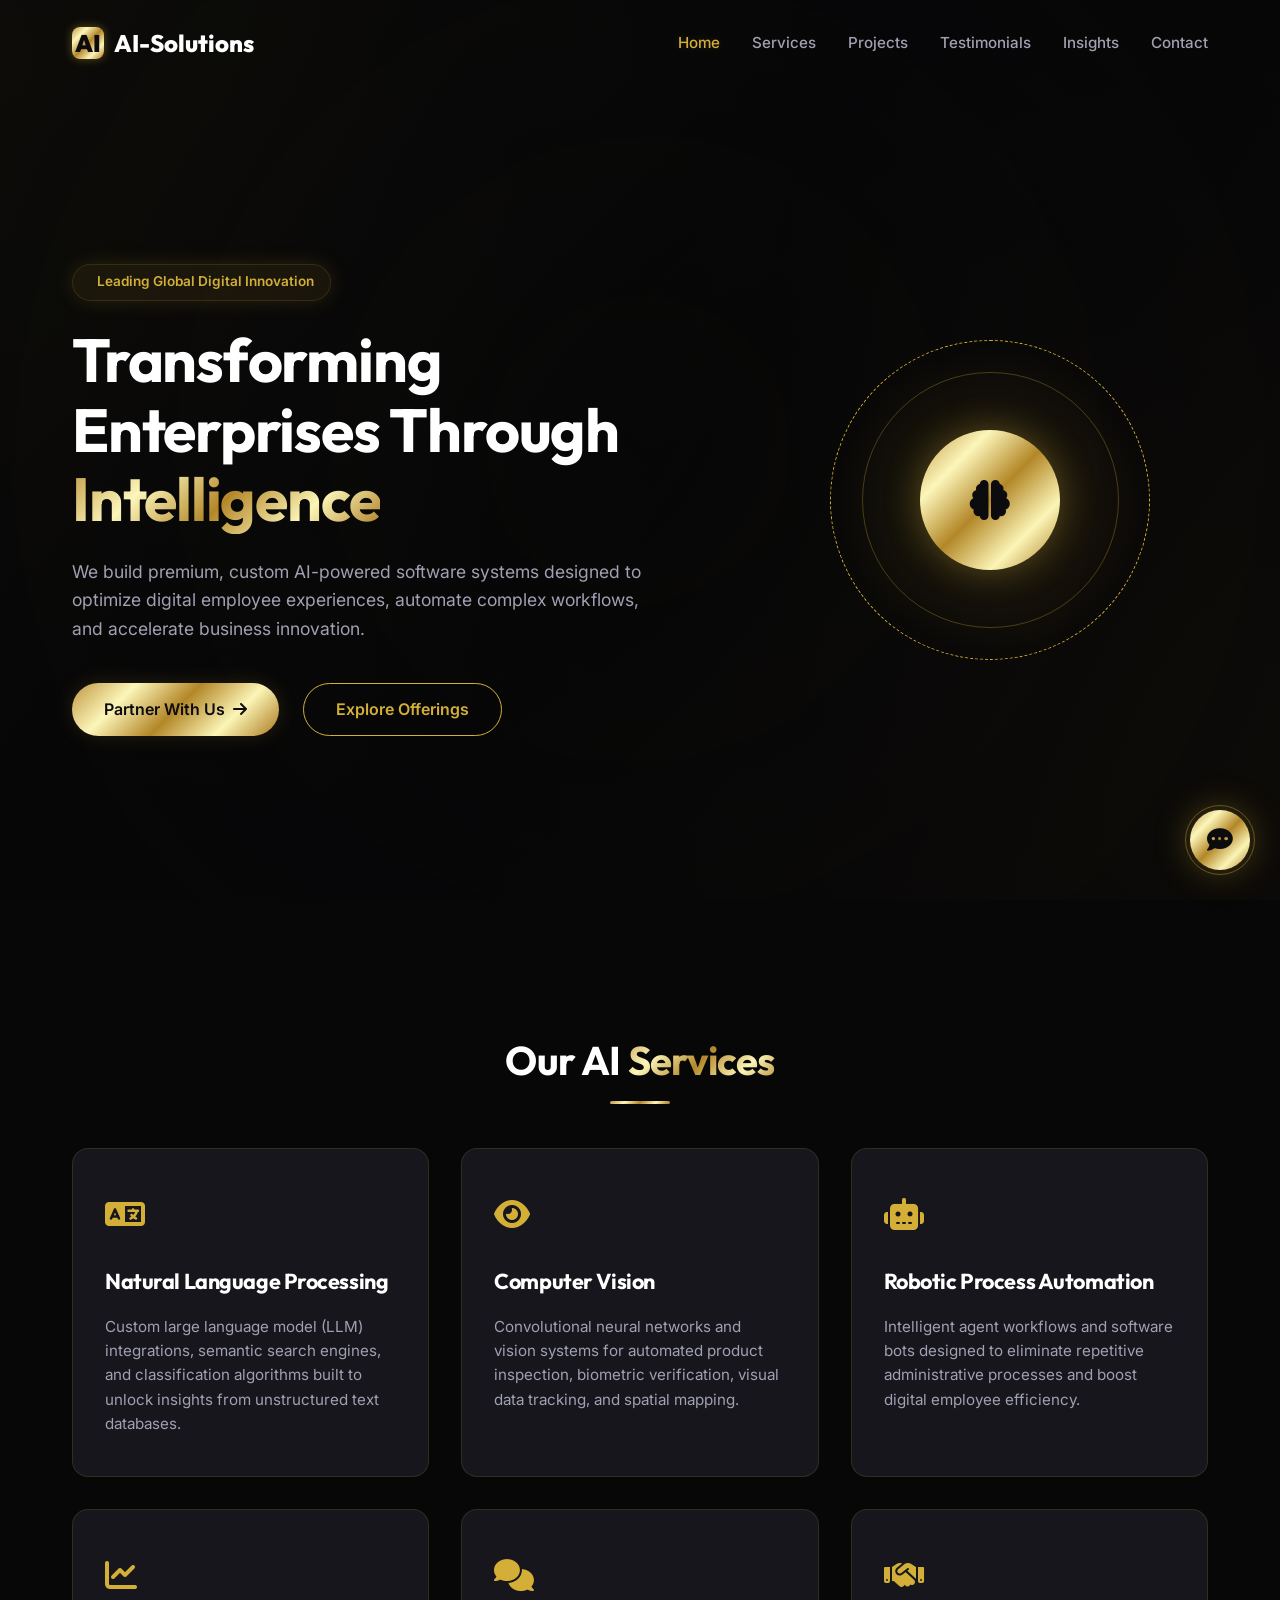
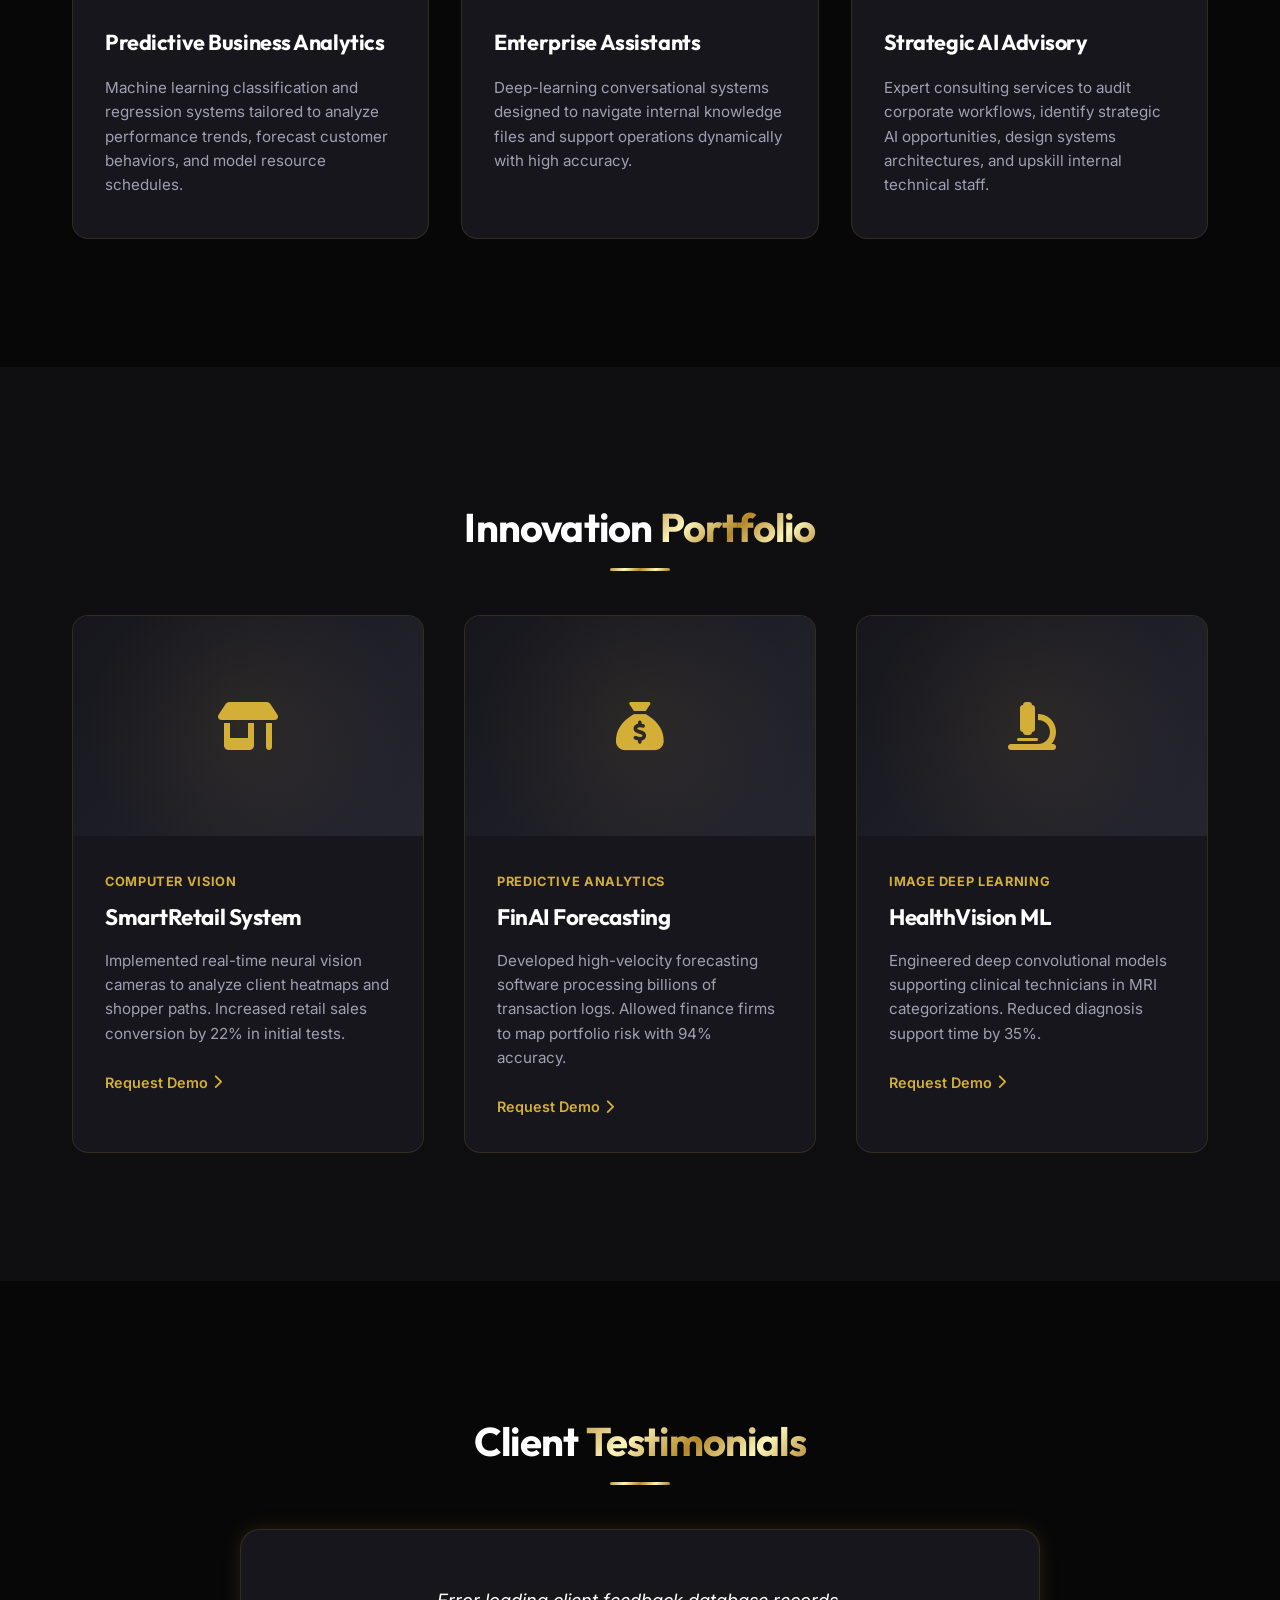
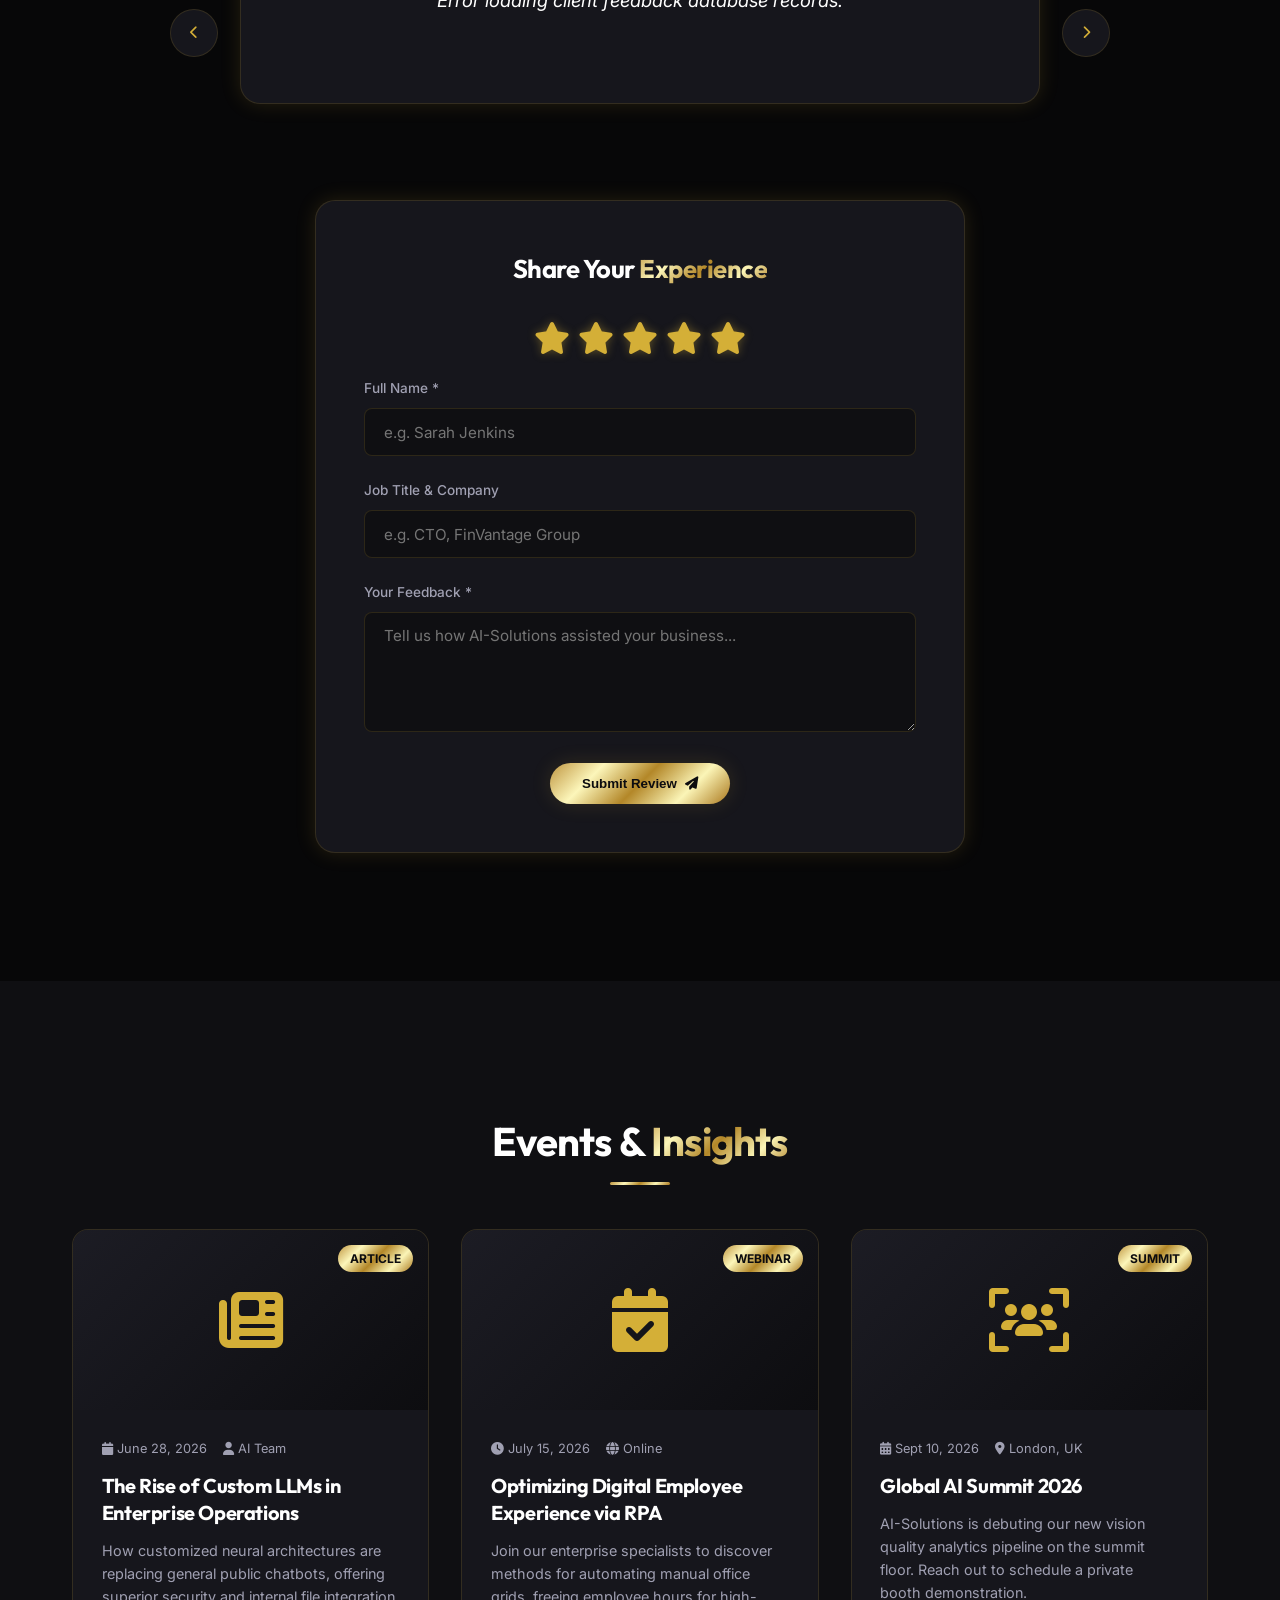
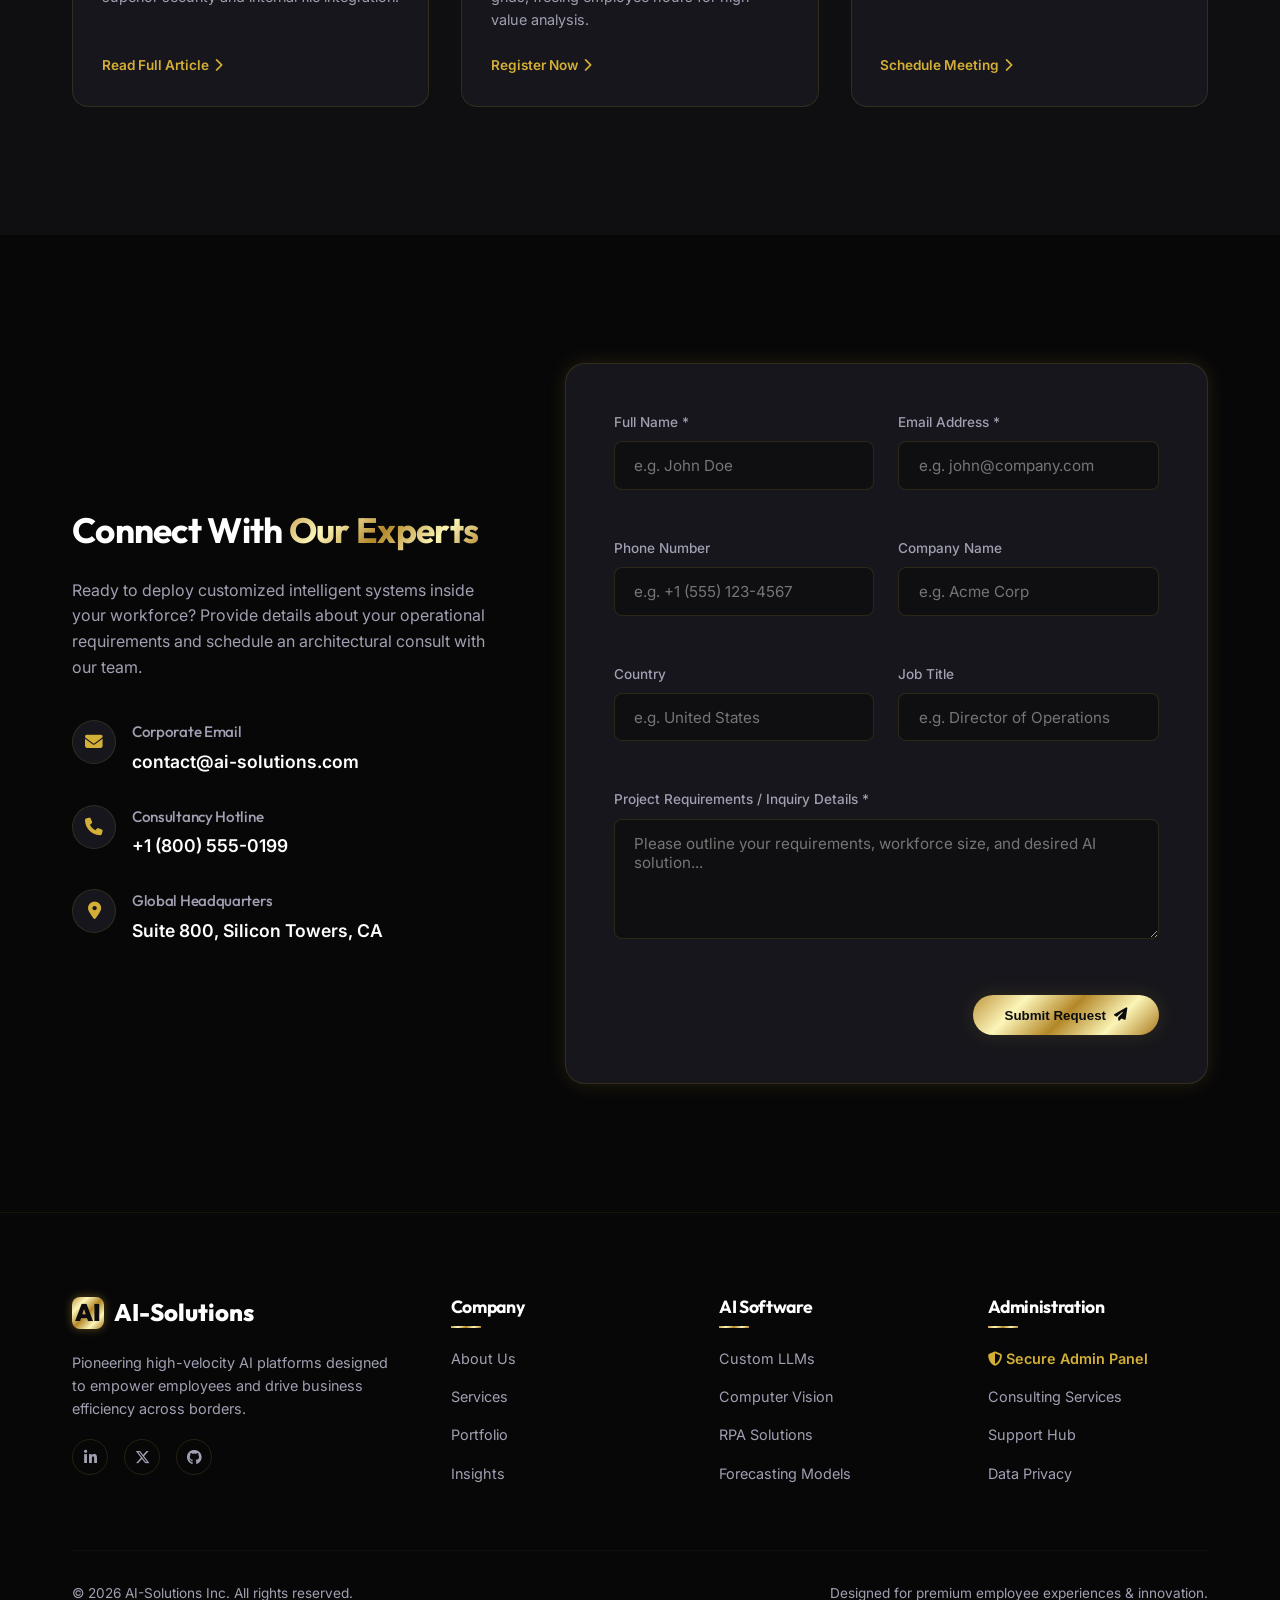
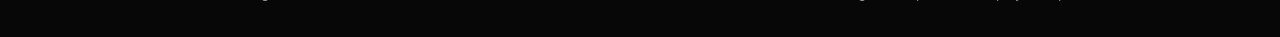
==== static/index.html @ 8fc909c7 "first commit" ====
<!DOCTYPE html>
<html lang="en">
<head>
    <meta charset="UTF-8">
    <meta name="viewport" content="width=device-width, initial-scale=1.0">
    <title>AI-Solutions - Premium Enterprise Artificial Intelligence</title>
    <meta name="description" content="AI-Solutions provides custom AI-powered software solutions to improve digital employee experience, automate enterprise operations, and support business innovation globally.">
    <!-- FontAwesome for icons -->
    <link rel="stylesheet" href="https://cdnjs.cloudflare.com/ajax/libs/font-awesome/6.4.0/css/all.min.css">
    <!-- Central Stylesheet -->
    <link rel="stylesheet" href="/static/css/style.css">
</head>
<body>

    <!-- Ambient Mesh Background -->
    <div class="mesh-bg"></div>

    <!-- Navigation Header -->
    <header>
        <div class="container nav-wrapper">
            <a href="#" class="logo">
                <div class="logo-icon">AI</div>
                <span>AI-Solutions</span>
            </a>
            <nav>
                <ul>
                    <li><a href="#hero" class="active">Home</a></li>
                    <li><a href="#services">Services</a></li>
                    <li><a href="#projects">Projects</a></li>
                    <li><a href="#testimonials">Testimonials</a></li>
                    <li><a href="#insights">Insights</a></li>
                    <li><a href="#contact">Contact</a></li>
                </ul>
            </nav>
            <button class="hamburger">
                <i class="fa-solid fa-bars fa-lg"></i>
            </button>
        </div>
    </header>

    <!-- Hero Section -->
    <section id="hero">
        <div class="container hero-grid">
            <div class="hero-content reveal active">
                <div class="hero-tag">
                    <i class="fa-solid fa-sparkles"></i>
                    <span>Leading Global Digital Innovation</span>
                </div>
                <h1 class="hero-title">Transforming Enterprises Through <span class="text-gold">Intelligence</span></h1>
                <p class="hero-description">We build premium, custom AI-powered software systems designed to optimize digital employee experiences, automate complex workflows, and accelerate business innovation.</p>
                <div class="hero-actions">
                    <a href="#contact" class="bg-gold-btn">Partner With Us <i class="fa-solid fa-arrow-right"></i></a>
                    <a href="#services" class="outline-gold-btn">Explore Offerings</a>
                </div>
            </div>
            <div class="hero-visual reveal active">
                <div class="visual-sphere">
                    <div class="visual-core">
                        <i class="fa-solid fa-brain"></i>
                    </div>
                </div>
            </div>
        </div>
    </section>

    <!-- Services Section -->
    <section id="services">
        <div class="container">
            <h2 class="section-title reveal">Our AI <span class="text-gold">Services</span></h2>
            <div class="services-grid">
                <!-- Service 1 -->
                <div class="service-card reveal">
                    <div class="service-icon"><i class="fa-solid fa-language"></i></div>
                    <h3>Natural Language Processing</h3>
                    <p>Custom large language model (LLM) integrations, semantic search engines, and classification algorithms built to unlock insights from unstructured text databases.</p>
                </div>
                <!-- Service 2 -->
                <div class="service-card reveal">
                    <div class="service-icon"><i class="fa-solid fa-eye"></i></div>
                    <h3>Computer Vision</h3>
                    <p>Convolutional neural networks and vision systems for automated product inspection, biometric verification, visual data tracking, and spatial mapping.</p>
                </div>
                <!-- Service 3 -->
                <div class="service-card reveal">
                    <div class="service-icon"><i class="fa-solid fa-robot"></i></div>
                    <h3>Robotic Process Automation</h3>
                    <p>Intelligent agent workflows and software bots designed to eliminate repetitive administrative processes and boost digital employee efficiency.</p>
                </div>
                <!-- Service 4 -->
                <div class="service-card reveal">
                    <div class="service-icon"><i class="fa-solid fa-chart-line"></i></div>
                    <h3>Predictive Business Analytics</h3>
                    <p>Machine learning classification and regression systems tailored to analyze performance trends, forecast customer behaviors, and model resource schedules.</p>
                </div>
                <!-- Service 5 -->
                <div class="service-card reveal">
                    <div class="service-icon"><i class="fa-solid fa-comments"></i></div>
                    <h3>Enterprise Assistants</h3>
                    <p>Deep-learning conversational systems designed to navigate internal knowledge files and support operations dynamically with high accuracy.</p>
                </div>
                <!-- Service 6 -->
                <div class="service-card reveal">
                    <div class="service-icon"><i class="fa-solid fa-handshake"></i></div>
                    <h3>Strategic AI Advisory</h3>
                    <p>Expert consulting services to audit corporate workflows, identify strategic AI opportunities, design systems architectures, and upskill internal technical staff.</p>
                </div>
            </div>
        </div>
    </section>

    <!-- Projects Section -->
    <section id="projects">
        <div class="container">
            <h2 class="section-title reveal">Innovation <span class="text-gold">Portfolio</span></h2>
            <div class="projects-grid">
                <!-- Project 1 -->
                <div class="project-card reveal">
                    <div class="project-visual">
                        <i class="fa-solid fa-shop fa-3x"></i>
                    </div>
                    <div class="project-info">
                        <span class="project-tag">Computer Vision</span>
                        <h3>SmartRetail System</h3>
                        <p>Implemented real-time neural vision cameras to analyze client heatmaps and shopper paths. Increased retail sales conversion by 22% in initial tests.</p>
                        <a href="#contact" class="project-link">Request Demo <i class="fa-solid fa-chevron-right"></i></a>
                    </div>
                </div>
                <!-- Project 2 -->
                <div class="project-card reveal">
                    <div class="project-visual">
                        <i class="fa-solid fa-sack-dollar fa-3x"></i>
                    </div>
                    <div class="project-info">
                        <span class="project-tag">Predictive Analytics</span>
                        <h3>FinAI Forecasting</h3>
                        <p>Developed high-velocity forecasting software processing billions of transaction logs. Allowed finance firms to map portfolio risk with 94% accuracy.</p>
                        <a href="#contact" class="project-link">Request Demo <i class="fa-solid fa-chevron-right"></i></a>
                    </div>
                </div>
                <!-- Project 3 -->
                <div class="project-card reveal">
                    <div class="project-visual">
                        <i class="fa-solid fa-microscope fa-3x"></i>
                    </div>
                    <div class="project-info">
                        <span class="project-tag">Image Deep Learning</span>
                        <h3>HealthVision ML</h3>
                        <p>Engineered deep convolutional models supporting clinical technicians in MRI categorizations. Reduced diagnosis support time by 35%.</p>
                        <a href="#contact" class="project-link">Request Demo <i class="fa-solid fa-chevron-right"></i></a>
                    </div>
                </div>
            </div>
        </div>
    </section>

    <!-- Client Feedback (Testimonial Slider & Write Review) -->
    <section id="testimonials">
        <div class="container">
            <h2 class="section-title reveal">Client <span class="text-gold">Testimonials</span></h2>
            
            <!-- Dynamic Testimonial Slider -->
            <div class="testimonials-wrapper reveal">
                <button class="slider-control slider-prev" aria-label="Previous Testimonial">
                    <i class="fa-solid fa-chevron-left"></i>
                </button>
                <div class="slider-container">
                    <div class="slider-track">
                        <!-- Loaded Dynamically via AJAX -->
                        <div class="slide">
                            <p class="testimonial-text">Connecting to the client database...</p>
                        </div>
                    </div>
                </div>
                <button class="slider-control slider-next" aria-label="Next Testimonial">
                    <i class="fa-solid fa-chevron-right"></i>
                </button>
                <div class="slider-dots"></div>
            </div>

            <!-- Submit Review Form -->
            <div class="write-review-container reveal">
                <h3>Share Your <span class="text-gold">Experience</span></h3>
                
                <div id="review-alert" class="alert"></div>

                <form id="write-review-form">
                    <!-- Rating Stars Selection -->
                    <div class="star-rating-select" id="star-selector">
                        <i class="fa-solid fa-star selected" data-value="1"></i>
                        <i class="fa-solid fa-star selected" data-value="2"></i>
                        <i class="fa-solid fa-star selected" data-value="3"></i>
                        <i class="fa-solid fa-star selected" data-value="4"></i>
                        <i class="fa-solid fa-star selected" data-value="5"></i>
                    </div>

                    <div class="form-group">
                        <label for="rev-name">Full Name *</label>
                        <input type="text" id="rev-name" class="form-control" placeholder="e.g. Sarah Jenkins" required>
                    </div>

                    <div class="form-group">
                        <label for="rev-title">Job Title & Company</label>
                        <input type="text" id="rev-title" class="form-control" placeholder="e.g. CTO, FinVantage Group">
                    </div>

                    <div class="form-group">
                        <label for="rev-feedback">Your Feedback *</label>
                        <textarea id="rev-feedback" class="form-control" placeholder="Tell us how AI-Solutions assisted your business..." required></textarea>
                    </div>

                    <div style="text-align: center;">
                        <button type="submit" class="bg-gold-btn">Submit Review <i class="fa-solid fa-paper-plane"></i></button>
                    </div>
                </form>
            </div>
        </div>
    </section>

    <!-- News, Events & Articles Section -->
    <section id="insights">
        <div class="container">
            <h2 class="section-title reveal">Events & <span class="text-gold">Insights</span></h2>
            <div class="insights-grid">
                <!-- Insight 1 -->
                <div class="insight-card reveal">
                    <div class="insight-banner">
                        <i class="fa-solid fa-newspaper fa-4x"></i>
                        <span class="insight-badge">Article</span>
                    </div>
                    <div class="insight-content">
                        <div class="insight-meta">
                            <span><i class="fa-solid fa-calendar"></i> June 28, 2026</span>
                            <span><i class="fa-solid fa-user"></i> AI Team</span>
                        </div>
                        <h3>The Rise of Custom LLMs in Enterprise Operations</h3>
                        <p>How customized neural architectures are replacing general public chatbots, offering superior security and internal file integration.</p>
                        <a href="#contact" class="insight-link">Read Full Article <i class="fa-solid fa-chevron-right"></i></a>
                    </div>
                </div>
                <!-- Insight 2 -->
                <div class="insight-card reveal">
                    <div class="insight-banner">
                        <i class="fa-solid fa-calendar-check fa-4x"></i>
                        <span class="insight-badge">Webinar</span>
                    </div>
                    <div class="insight-content">
                        <div class="insight-meta">
                            <span><i class="fa-solid fa-clock"></i> July 15, 2026</span>
                            <span><i class="fa-solid fa-globe"></i> Online</span>
                        </div>
                        <h3>Optimizing Digital Employee Experience via RPA</h3>
                        <p>Join our enterprise specialists to discover methods for automating manual office grids, freeing employee hours for high-value analysis.</p>
                        <a href="#contact" class="insight-link">Register Now <i class="fa-solid fa-chevron-right"></i></a>
                    </div>
                </div>
                <!-- Insight 3 -->
                <div class="insight-card reveal">
                    <div class="insight-banner">
                        <i class="fa-solid fa-users-viewfinder fa-4x"></i>
                        <span class="insight-badge">Summit</span>
                    </div>
                    <div class="insight-content">
                        <div class="insight-meta">
                            <span><i class="fa-solid fa-calendar-days"></i> Sept 10, 2026</span>
                            <span><i class="fa-solid fa-location-dot"></i> London, UK</span>
                        </div>
                        <h3>Global AI Summit 2026</h3>
                        <p>AI-Solutions is debuting our new vision quality analytics pipeline on the summit floor. Reach out to schedule a private booth demonstration.</p>
                        <a href="#contact" class="insight-link">Schedule Meeting <i class="fa-solid fa-chevron-right"></i></a>
                    </div>
                </div>
            </div>
        </div>
    </section>

    <!-- Contact Us Section -->
    <section id="contact">
        <div class="container contact-grid">
            
            <div class="contact-info-panel reveal">
                <h2>Connect With <span class="text-gold">Our Experts</span></h2>
                <p class="contact-description">Ready to deploy customized intelligent systems inside your workforce? Provide details about your operational requirements and schedule an architectural consult with our team.</p>
                
                <div class="info-items">
                    <!-- Item 1 -->
                    <div class="info-item">
                        <div class="info-icon"><i class="fa-solid fa-envelope"></i></div>
                        <div class="info-details">
                            <h4>Corporate Email</h4>
                            <p>contact@ai-solutions.com</p>
                        </div>
                    </div>
                    <!-- Item 2 -->
                    <div class="info-item">
                        <div class="info-icon"><i class="fa-solid fa-phone"></i></div>
                        <div class="info-details">
                            <h4>Consultancy Hotline</h4>
                            <p>+1 (800) 555-0199</p>
                        </div>
                    </div>
                    <!-- Item 3 -->
                    <div class="info-item">
                        <div class="info-icon"><i class="fa-solid fa-location-dot"></i></div>
                        <div class="info-details">
                            <h4>Global Headquarters</h4>
                            <p>Suite 800, Silicon Towers, CA</p>
                        </div>
                    </div>
                </div>
            </div>

            <!-- Contact Form -->
            <div class="form-card reveal">
                
                <div id="contact-alert" class="alert"></div>

                <form id="contact-form">
                    <div class="form-grid">
                        <div class="form-group">
                            <label for="name">Full Name *</label>
                            <input type="text" id="name" class="form-control" placeholder="e.g. John Doe" required>
                        </div>
                        <div class="form-group">
                            <label for="email">Email Address *</label>
                            <input type="email" id="email" class="form-control" placeholder="e.g. john@company.com" required>
                        </div>
                        <div class="form-group">
                            <label for="phone">Phone Number</label>
                            <input type="tel" id="phone" class="form-control" placeholder="e.g. +1 (555) 123-4567">
                        </div>
                        <div class="form-group">
                            <label for="company">Company Name</label>
                            <input type="text" id="company" class="form-control" placeholder="e.g. Acme Corp">
                        </div>
                        <div class="form-group">
                            <label for="country">Country</label>
                            <input type="text" id="country" class="form-control" placeholder="e.g. United States">
                        </div>
                        <div class="form-group">
                            <label for="job_title">Job Title</label>
                            <input type="text" id="job_title" class="form-control" placeholder="e.g. Director of Operations">
                        </div>
                        <div class="form-group full-width">
                            <label for="message">Project Requirements / Inquiry Details *</label>
                            <textarea id="message" class="form-control" placeholder="Please outline your requirements, workforce size, and desired AI solution..." required></textarea>
                        </div>
                    </div>
                    <div style="text-align: right;">
                        <button type="submit" class="bg-gold-btn">Submit Request <i class="fa-solid fa-paper-plane"></i></button>
                    </div>
                </form>
            </div>
        </div>
    </section>

    <!-- Footer -->
    <footer>
        <div class="container">
            <div class="footer-grid">
                <div class="footer-brand">
                    <a href="#" class="logo">
                        <div class="logo-icon">AI</div>
                        <span>AI-Solutions</span>
                    </a>
                    <p>Pioneering high-velocity AI platforms designed to empower employees and drive business efficiency across borders.</p>
                    <div class="footer-socials">
                        <a href="#" class="social-link" aria-label="LinkedIn"><i class="fa-brands fa-linkedin-in"></i></a>
                        <a href="#" class="social-link" aria-label="X / Twitter"><i class="fa-brands fa-x-twitter"></i></a>
                        <a href="#" class="social-link" aria-label="Github"><i class="fa-brands fa-github"></i></a>
                    </div>
                </div>
                <div class="footer-col">
                    <h4>Company</h4>
                    <ul>
                        <li><a href="#hero">About Us</a></li>
                        <li><a href="#services">Services</a></li>
                        <li><a href="#projects">Portfolio</a></li>
                        <li><a href="#insights">Insights</a></li>
                    </ul>
                </div>
                <div class="footer-col">
                    <h4>AI Software</h4>
                    <ul>
                        <li><a href="#services">Custom LLMs</a></li>
                        <li><a href="#services">Computer Vision</a></li>
                        <li><a href="#services">RPA Solutions</a></li>
                        <li><a href="#services">Forecasting Models</a></li>
                    </ul>
                </div>
                <div class="footer-col">
                    <h4>Administration</h4>
                    <ul>
                        <li><a href="/admin" target="_blank" style="color: var(--gold-primary); font-weight: 600;"><i class="fa-solid fa-shield-halved"></i> Secure Admin Panel</a></li>
                        <li><a href="#contact">Consulting Services</a></li>
                        <li><a href="#">Support Hub</a></li>
                        <li><a href="#">Data Privacy</a></li>
                    </ul>
                </div>
            </div>
            <div class="footer-bottom">
                <p>&copy; 2026 AI-Solutions Inc. All rights reserved.</p>
                <p>Designed for premium employee experiences & innovation.</p>
            </div>
        </div>
    </footer>

    <!-- Floating Virtual Assistant Widget -->
    <div id="chat-widget">
        <!-- Floating Pulse Button -->
        <button class="chat-trigger" aria-label="Open Virtual Assistant">
            <i class="fa-solid fa-comment-dots"></i>
        </button>

        <!-- Expanded Chat Window -->
        <div class="chat-box">
            <!-- Header -->
            <div class="chat-header">
                <div class="chat-bot-profile">
                    <div class="bot-avatar">VA</div>
                    <div class="bot-info">
                        <h3>AI-Solutions Assistant</h3>
                        <div class="bot-status">
                            <span class="status-dot"></span>
                            <span>Online & Active</span>
                        </div>
                    </div>
                </div>
                <button class="chat-close" aria-label="Close Assistant">
                    <i class="fa-solid fa-xmark"></i>
                </button>
            </div>

            <!-- Messages Stream -->
            <div class="chat-messages">
                <!-- Bubbles append dynamically -->
            </div>

            <!-- Quick Action Chips -->
            <div class="chat-chips">
                <button class="chat-chip" data-query="services">What services do you offer?</button>
                <button class="chat-chip" data-query="projects">Show past projects</button>
                <button class="chat-chip" data-query="reviews">Show client reviews</button>
                <button class="chat-chip" data-query="contact">How do I hire you?</button>
            </div>

            <!-- Input Bar -->
            <div class="chat-input-area">
                <input type="text" class="chat-input" placeholder="Type keyword (e.g. services, pricing)...">
                <button class="chat-send" aria-label="Send Message">
                    <i class="fa-solid fa-paper-plane"></i>
                </button>
            </div>
        </div>
    </div>

    <!-- Scripts -->
    <script src="/static/js/app.js"></script>
    <script src="/static/js/chat.js"></script>
</body>
</html>
---- static/css/style.css ----
/* ==========================================================================
   AI-Solutions - Premium Black & Gold Design System
   ========================================================================== */

@import url('https://fonts.googleapis.com/css2?family=Inter:wght@300;400;500;600;700&family=Outfit:wght@300;400;500;600;700;800&display=swap');

:root {
    --bg-darker: #070708;
    --bg-dark: #0f0f12;
    --bg-card: #16161c;
    --bg-glass: rgba(22, 22, 28, 0.7);
    --gold-primary: #d4af37;
    --gold-secondary: #aa771c;
    --gold-light: #f3e5ab;
    --gold-gradient: linear-gradient(135deg, #bf953f 0%, #fcf6ba 25%, #b38728 50%, #fbf5b7 75%, #aa771c 100%);
    --gold-hover: linear-gradient(135deg, #aa771c 0%, #b38728 50%, #bf953f 100%);
    --text-primary: #ffffff;
    --text-secondary: #a0a0b2;
    --text-dark: #0c0c0f;
    --border-color: rgba(212, 175, 55, 0.15);
    --border-focus: rgba(212, 175, 55, 0.6);
    --glow-shadow: 0 0 20px rgba(212, 175, 55, 0.15);
    --glow-strong: 0 0 35px rgba(212, 175, 55, 0.35);
    --transition-smooth: all 0.4s cubic-bezier(0.16, 1, 0.3, 1);
}

/* Base Styles */
* {
    margin: 0;
    padding: 0;
    box-sizing: border-box;
    scroll-behavior: smooth;
}

body {
    background-color: var(--bg-darker);
    color: var(--text-primary);
    font-family: 'Inter', sans-serif;
    line-height: 1.6;
    overflow-x: hidden;
}

h1, h2, h3, h4, h5, h6 {
    font-family: 'Outfit', sans-serif;
    font-weight: 700;
    letter-spacing: -0.02em;
}

a {
    color: inherit;
    text-decoration: none;
    transition: var(--transition-smooth);
}

/* Custom Scrollbar */
::-webkit-scrollbar {
    width: 8px;
}
::-webkit-scrollbar-track {
    background: var(--bg-darker);
}
::-webkit-scrollbar-thumb {
    background: var(--bg-card);
    border: 2px solid var(--bg-darker);
    border-radius: 4px;
}
::-webkit-scrollbar-thumb:hover {
    background: var(--gold-primary);
}

/* Background Gradients & Mesh */
.mesh-bg {
    position: fixed;
    top: 0;
    left: 0;
    width: 100%;
    height: 100%;
    z-index: -1;
    overflow: hidden;
    pointer-events: none;
    opacity: 0.8;
}

.mesh-bg::after {
    content: '';
    position: absolute;
    top: -20%;
    left: -20%;
    width: 140%;
    height: 140%;
    background: 
        radial-gradient(circle at 15% 20%, rgba(212, 175, 55, 0.04) 0%, transparent 45%),
        radial-gradient(circle at 85% 75%, rgba(170, 119, 28, 0.05) 0%, transparent 45%),
        radial-gradient(circle at 50% 50%, rgba(15, 15, 18, 0) 0%, var(--bg-darker) 80%);
}

/* Utilities */
.container {
    width: 100%;
    max-width: 1200px;
    margin: 0 auto;
    padding: 0 2rem;
}

.text-gold {
    background: var(--gold-gradient);
    -webkit-background-clip: text;
    -webkit-text-fill-color: transparent;
    display: inline-block;
}

.bg-gold-btn {
    background: var(--gold-gradient);
    color: var(--text-dark);
    font-weight: 600;
    border: none;
    padding: 0.8rem 2rem;
    border-radius: 50px;
    cursor: pointer;
    display: inline-flex;
    align-items: center;
    gap: 0.5rem;
    box-shadow: var(--glow-shadow);
    transition: var(--transition-smooth);
}

.bg-gold-btn:hover {
    transform: translateY(-2px);
    box-shadow: var(--glow-strong);
    background: var(--gold-hover);
}

.outline-gold-btn {
    background: transparent;
    color: var(--gold-primary);
    border: 1px solid var(--gold-primary);
    font-weight: 600;
    padding: 0.8rem 2rem;
    border-radius: 50px;
    cursor: pointer;
    display: inline-flex;
    align-items: center;
    gap: 0.5rem;
    transition: var(--transition-smooth);
}

.outline-gold-btn:hover {
    background: rgba(212, 175, 55, 0.08);
    transform: translateY(-2px);
}

.section-title {
    font-size: 2.5rem;
    text-align: center;
    margin-bottom: 3.5rem;
    position: relative;
}

.section-title::after {
    content: '';
    position: absolute;
    bottom: -12px;
    left: 50%;
    transform: translateX(-50%);
    width: 60px;
    height: 3px;
    background: var(--gold-gradient);
    border-radius: 2px;
}

/* Reveal Animation */
.reveal {
    opacity: 0;
    transform: translateY(30px);
    transition: all 0.8s cubic-bezier(0.16, 1, 0.3, 1);
}

.reveal.active {
    opacity: 1;
    transform: translateY(0);
}

/* ==========================================================================
   Header & Navigation
   ========================================================================== */
header {
    position: fixed;
    top: 0;
    left: 0;
    width: 100%;
    z-index: 1000;
    padding: 1.5rem 0;
    transition: var(--transition-smooth);
}

header.scrolled {
    background: var(--bg-glass);
    backdrop-filter: blur(12px);
    border-bottom: 1px solid rgba(212, 175, 55, 0.1);
    padding: 1rem 0;
}

.nav-wrapper {
    display: flex;
    justify-content: space-between;
    align-items: center;
}

.logo {
    display: flex;
    align-items: center;
    gap: 0.6rem;
    font-family: 'Outfit', sans-serif;
    font-size: 1.5rem;
    font-weight: 800;
}

.logo-icon {
    width: 32px;
    height: 32px;
    background: var(--gold-gradient);
    border-radius: 8px;
    display: flex;
    align-items: center;
    justify-content: center;
    color: var(--text-dark);
    font-weight: 900;
    box-shadow: 0 0 10px rgba(212, 175, 55, 0.4);
}

nav ul {
    display: flex;
    list-style: none;
    gap: 2rem;
}

nav a {
    font-weight: 500;
    font-size: 0.95rem;
    color: var(--text-secondary);
}

nav a:hover, nav a.active {
    color: var(--gold-primary);
    text-shadow: 0 0 10px rgba(212, 175, 55, 0.2);
}

.hamburger {
    display: none;
    background: none;
    border: none;
    cursor: pointer;
    color: var(--text-primary);
}

/* ==========================================================================
   Hero Section
   ========================================================================== */
#hero {
    position: relative;
    min-height: 100vh;
    display: flex;
    align-items: center;
    padding-top: 100px;
    overflow: hidden;
}

.hero-grid {
    display: grid;
    grid-template-columns: 1.2fr 0.8fr;
    gap: 3rem;
    align-items: center;
}

.hero-tag {
    background: rgba(212, 175, 55, 0.08);
    border: 1px solid var(--border-color);
    color: var(--gold-primary);
    padding: 0.4rem 1rem;
    border-radius: 30px;
    display: inline-flex;
    align-items: center;
    gap: 0.5rem;
    font-size: 0.85rem;
    font-weight: 600;
    margin-bottom: 1.5rem;
    box-shadow: var(--glow-shadow);
}

.hero-title {
    font-size: 3.8rem;
    line-height: 1.15;
    margin-bottom: 1.5rem;
}

.hero-description {
    font-size: 1.1rem;
    color: var(--text-secondary);
    margin-bottom: 2.5rem;
    max-width: 580px;
}

.hero-actions {
    display: flex;
    gap: 1.5rem;
}

.hero-visual {
    position: relative;
    display: flex;
    justify-content: center;
    align-items: center;
}

.visual-sphere {
    width: 320px;
    height: 320px;
    background: radial-gradient(circle, rgba(212, 175, 55, 0.15) 0%, transparent 70%);
    border: 1px dashed var(--gold-primary);
    border-radius: 50%;
    position: relative;
    animation: rotate 25s linear infinite;
    display: flex;
    justify-content: center;
    align-items: center;
}

.visual-sphere::before {
    content: '';
    position: absolute;
    width: 80%;
    height: 80%;
    border: 1px solid rgba(212, 175, 55, 0.3);
    border-radius: 50%;
    animation: rotateReverse 15s linear infinite;
}

.visual-core {
    position: absolute;
    width: 140px;
    height: 140px;
    background: var(--gold-gradient);
    border-radius: 50%;
    box-shadow: var(--glow-strong);
    display: flex;
    justify-content: center;
    align-items: center;
    color: var(--text-dark);
    font-size: 2.5rem;
    animation: pulseGlow 4s ease-in-out infinite;
}

@keyframes rotate {
    0% { transform: rotate(0deg); }
    100% { transform: rotate(360deg); }
}

@keyframes rotateReverse {
    0% { transform: rotate(0deg); }
    100% { transform: rotate(-360deg); }
}

@keyframes pulseGlow {
    0%, 100% { box-shadow: 0 0 30px rgba(212, 175, 55, 0.35); transform: scale(1); }
    50% { box-shadow: 0 0 50px rgba(212, 175, 55, 0.65); transform: scale(1.04); }
}

/* ==========================================================================
   Services Section
   ========================================================================== */
#services {
    padding: 8rem 0;
    position: relative;
}

.services-grid {
    display: grid;
    grid-template-columns: repeat(auto-fit, minmax(280px, 1fr));
    gap: 2rem;
}

.service-card {
    background: var(--bg-card);
    border: 1px solid var(--border-color);
    padding: 2.5rem 2rem;
    border-radius: 16px;
    transition: var(--transition-smooth);
    position: relative;
    overflow: hidden;
}

.service-card::after {
    content: '';
    position: absolute;
    top: 0;
    left: 0;
    width: 100%;
    height: 3px;
    background: var(--gold-gradient);
    opacity: 0;
    transition: var(--transition-smooth);
}

.service-card:hover {
    transform: translateY(-8px);
    border-color: var(--border-focus);
    box-shadow: var(--glow-shadow);
}

.service-card:hover::after {
    opacity: 1;
}

.service-icon {
    font-size: 2rem;
    color: var(--gold-primary);
    margin-bottom: 1.5rem;
    display: inline-block;
}

.service-card h3 {
    font-size: 1.35rem;
    margin-bottom: 1rem;
}

.service-card p {
    color: var(--text-secondary);
    font-size: 0.95rem;
}

/* ==========================================================================
   Projects Section
   ========================================================================== */
#projects {
    padding: 8rem 0;
    background: var(--bg-dark);
}

.projects-grid {
    display: grid;
    grid-template-columns: repeat(auto-fit, minmax(350px, 1fr));
    gap: 2.5rem;
}

.project-card {
    border-radius: 16px;
    overflow: hidden;
    border: 1px solid var(--border-color);
    background: var(--bg-card);
    transition: var(--transition-smooth);
}

.project-card:hover {
    border-color: var(--border-focus);
    box-shadow: var(--glow-shadow);
    transform: translateY(-5px);
}

.project-visual {
    height: 220px;
    background: linear-gradient(135deg, #16161c 0%, #252530 100%);
    position: relative;
    display: flex;
    align-items: center;
    justify-content: center;
    color: var(--gold-primary);
    overflow: hidden;
}

.project-visual::after {
    content: '';
    position: absolute;
    width: 130%;
    height: 130%;
    background: radial-gradient(circle, rgba(212, 175, 55, 0.08) 0%, transparent 60%);
    transition: var(--transition-smooth);
}

.project-card:hover .project-visual::after {
    transform: scale(1.2);
}

.project-info {
    padding: 2rem;
}

.project-tag {
    color: var(--gold-primary);
    font-size: 0.8rem;
    font-weight: 700;
    text-transform: uppercase;
    letter-spacing: 0.05em;
    margin-bottom: 0.5rem;
    display: inline-block;
}

.project-info h3 {
    font-size: 1.4rem;
    margin-bottom: 0.8rem;
}

.project-info p {
    color: var(--text-secondary);
    font-size: 0.95rem;
    margin-bottom: 1.5rem;
}

.project-link {
    font-weight: 600;
    font-size: 0.9rem;
    color: var(--gold-primary);
    display: inline-flex;
    align-items: center;
    gap: 0.3rem;
}

.project-link:hover {
    gap: 0.6rem;
}

/* ==========================================================================
   Client Testimonials Section
   ========================================================================== */
#testimonials {
    padding: 8rem 0;
}

.testimonials-wrapper {
    max-width: 800px;
    margin: 0 auto;
    position: relative;
}

.slider-container {
    overflow: hidden;
    border-radius: 20px;
    border: 1px solid var(--border-color);
    background: var(--bg-card);
    box-shadow: var(--glow-shadow);
}

.slider-track {
    display: flex;
    transition: transform 0.6s cubic-bezier(0.16, 1, 0.3, 1);
}

.slide {
    min-width: 100%;
    padding: 3.5rem 3rem;
    text-align: center;
}

.stars {
    color: var(--gold-primary);
    font-size: 1.25rem;
    margin-bottom: 1.5rem;
    display: flex;
    justify-content: center;
    gap: 0.3rem;
}

.testimonial-text {
    font-size: 1.15rem;
    font-style: italic;
    color: var(--text-primary);
    margin-bottom: 2rem;
    position: relative;
}

.client-info h4 {
    font-size: 1.1rem;
    margin-bottom: 0.2rem;
}

.client-info p {
    color: var(--gold-primary);
    font-size: 0.85rem;
    font-weight: 500;
}

/* Slider Controls */
.slider-control {
    position: absolute;
    top: 50%;
    transform: translateY(-50%);
    background: var(--bg-card);
    border: 1px solid var(--border-color);
    color: var(--gold-primary);
    width: 48px;
    height: 48px;
    border-radius: 50%;
    cursor: pointer;
    display: flex;
    align-items: center;
    justify-content: center;
    transition: var(--transition-smooth);
    z-index: 10;
}

.slider-control:hover {
    background: var(--gold-primary);
    color: var(--text-dark);
    box-shadow: 0 0 15px rgba(212, 175, 55, 0.4);
}

.slider-prev {
    left: -70px;
}

.slider-next {
    right: -70px;
}

.slider-dots {
    display: flex;
    justify-content: center;
    gap: 0.6rem;
    margin-top: 2rem;
}

.dot {
    width: 8px;
    height: 8px;
    border-radius: 50%;
    background: rgba(212, 175, 55, 0.2);
    cursor: pointer;
    transition: var(--transition-smooth);
}

.dot.active {
    width: 24px;
    border-radius: 4px;
    background: var(--gold-gradient);
}

/* ==========================================================================
   Write a Review Section
   ========================================================================== */
.write-review-container {
    max-width: 650px;
    margin: 4rem auto 0 auto;
    background: var(--bg-card);
    border: 1px solid var(--border-color);
    padding: 3rem;
    border-radius: 20px;
    box-shadow: var(--glow-shadow);
}

.write-review-container h3 {
    text-align: center;
    margin-bottom: 2rem;
    font-size: 1.6rem;
}

.star-rating-select {
    display: flex;
    justify-content: center;
    gap: 0.5rem;
    margin-bottom: 1.5rem;
    font-size: 2rem;
    cursor: pointer;
    color: rgba(212, 175, 55, 0.2);
}

.star-rating-select i {
    transition: var(--transition-smooth);
}

.star-rating-select i.selected,
.star-rating-select i.hover {
    color: var(--gold-primary);
    text-shadow: 0 0 10px rgba(212, 175, 55, 0.4);
}

/* ==========================================================================
   News, Articles & Events Section
   ========================================================================== */
#insights {
    padding: 8rem 0;
    background: var(--bg-dark);
}

.insights-grid {
    display: grid;
    grid-template-columns: repeat(auto-fit, minmax(300px, 1fr));
    gap: 2rem;
}

.insight-card {
    background: var(--bg-card);
    border: 1px solid var(--border-color);
    border-radius: 16px;
    overflow: hidden;
    display: flex;
    flex-direction: column;
    transition: var(--transition-smooth);
}

.insight-card:hover {
    border-color: var(--border-focus);
    box-shadow: var(--glow-shadow);
    transform: translateY(-5px);
}

.insight-banner {
    height: 180px;
    background: linear-gradient(135deg, #1c1c24 0%, #0d0d10 100%);
    display: flex;
    align-items: center;
    justify-content: center;
    color: var(--gold-primary);
    position: relative;
    overflow: hidden;
}

.insight-badge {
    position: absolute;
    top: 15px;
    right: 15px;
    background: var(--gold-gradient);
    color: var(--text-dark);
    font-size: 0.75rem;
    font-weight: 700;
    padding: 0.25rem 0.75rem;
    border-radius: 20px;
    text-transform: uppercase;
}

.insight-content {
    padding: 1.8rem;
    display: flex;
    flex-direction: column;
    flex-grow: 1;
}

.insight-meta {
    font-size: 0.8rem;
    color: var(--text-secondary);
    margin-bottom: 0.8rem;
    display: flex;
    gap: 1rem;
}

.insight-content h3 {
    font-size: 1.25rem;
    margin-bottom: 0.8rem;
    line-height: 1.35;
}

.insight-content p {
    color: var(--text-secondary);
    font-size: 0.9rem;
    margin-bottom: 1.5rem;
    flex-grow: 1;
}

.insight-link {
    font-size: 0.85rem;
    font-weight: 600;
    color: var(--gold-primary);
    display: inline-flex;
    align-items: center;
    gap: 0.3rem;
}

/* ==========================================================================
   Contact Section
   ========================================================================== */
#contact {
    padding: 8rem 0;
}

.contact-grid {
    display: grid;
    grid-template-columns: 0.8fr 1.2fr;
    gap: 4rem;
}

.contact-info-panel {
    display: flex;
    flex-direction: column;
    justify-content: center;
}

.contact-info-panel h2 {
    font-size: 2.2rem;
    margin-bottom: 1.2rem;
}

.contact-description {
    color: var(--text-secondary);
    margin-bottom: 2.5rem;
}

.info-items {
    display: flex;
    flex-direction: column;
    gap: 1.8rem;
}

.info-item {
    display: flex;
    align-items: flex-start;
    gap: 1rem;
}

.info-icon {
    width: 44px;
    height: 44px;
    border: 1px solid var(--border-color);
    background: var(--bg-card);
    border-radius: 50%;
    display: flex;
    align-items: center;
    justify-content: center;
    color: var(--gold-primary);
    font-size: 1.1rem;
    flex-shrink: 0;
}

.info-details h4 {
    font-size: 0.95rem;
    color: var(--text-secondary);
    margin-bottom: 0.2rem;
    font-weight: 500;
}

.info-details p {
    font-size: 1.1rem;
    font-weight: 600;
}

/* Form Styles */
.form-card {
    background: var(--bg-card);
    border: 1px solid var(--border-color);
    padding: 3rem;
    border-radius: 20px;
    box-shadow: var(--glow-shadow);
}

.form-grid {
    display: grid;
    grid-template-columns: 1fr 1fr;
    gap: 1.5rem;
    margin-bottom: 1.5rem;
}

.form-group {
    position: relative;
    margin-bottom: 1.5rem;
}

.form-group.full-width {
    grid-column: span 2;
}

.form-group label {
    display: block;
    color: var(--text-secondary);
    font-size: 0.85rem;
    font-weight: 500;
    margin-bottom: 0.5rem;
}

.form-control {
    width: 100%;
    background: var(--bg-dark);
    border: 1px solid var(--border-color);
    border-radius: 8px;
    padding: 0.85rem 1.2rem;
    color: var(--text-primary);
    font-family: inherit;
    font-size: 0.95rem;
    transition: var(--transition-smooth);
}

.form-control:focus {
    outline: none;
    border-color: var(--border-focus);
    box-shadow: 0 0 10px rgba(212, 175, 55, 0.1);
}

textarea.form-control {
    resize: vertical;
    min-height: 120px;
}

/* Submit Status Alert */
.alert {
    padding: 1rem 1.5rem;
    border-radius: 8px;
    margin-bottom: 1.5rem;
    display: none;
    font-size: 0.95rem;
    font-weight: 500;
}

.alert-success {
    background: rgba(46, 125, 50, 0.1);
    color: #81c784;
    border: 1px solid rgba(129, 199, 132, 0.3);
}

.alert-error {
    background: rgba(198, 40, 40, 0.1);
    color: #e57373;
    border: 1px solid rgba(229, 115, 115, 0.3);
}

/* ==========================================================================
   Footer Section
   ========================================================================== */
footer {
    background: var(--bg-darker);
    border-top: 1px solid rgba(212, 175, 55, 0.08);
    padding: 5rem 0 2rem 0;
}

.footer-grid {
    display: grid;
    grid-template-columns: 1.5fr 1fr 1fr 1fr;
    gap: 3rem;
    margin-bottom: 4rem;
}

.footer-brand p {
    color: var(--text-secondary);
    font-size: 0.9rem;
    margin: 1.2rem 0;
    max-width: 320px;
}

.footer-socials {
    display: flex;
    gap: 1rem;
}

.social-link {
    width: 36px;
    height: 36px;
    border: 1px solid var(--border-color);
    border-radius: 50%;
    display: flex;
    align-items: center;
    justify-content: center;
    color: var(--text-secondary);
    font-size: 0.95rem;
}

.social-link:hover {
    color: var(--gold-primary);
    border-color: var(--gold-primary);
    box-shadow: var(--glow-shadow);
}

.footer-col h4 {
    font-size: 1.1rem;
    margin-bottom: 1.5rem;
    position: relative;
}

.footer-col h4::after {
    content: '';
    position: absolute;
    bottom: -6px;
    left: 0;
    width: 30px;
    height: 2px;
    background: var(--gold-gradient);
}

.footer-col ul {
    list-style: none;
    display: flex;
    flex-direction: column;
    gap: 0.8rem;
}

.footer-col a {
    color: var(--text-secondary);
    font-size: 0.9rem;
}

.footer-col a:hover {
    color: var(--gold-primary);
    padding-left: 5px;
}

.footer-bottom {
    display: flex;
    justify-content: space-between;
    align-items: center;
    padding-top: 2rem;
    border-top: 1px solid rgba(212, 175, 55, 0.05);
    color: var(--text-secondary);
    font-size: 0.85rem;
}

/* ==========================================================================
   Virtual Assistant (Chat Widget)
   ========================================================================== */
#chat-widget {
    position: fixed;
    bottom: 30px;
    right: 30px;
    z-index: 9999;
}

.chat-trigger {
    width: 60px;
    height: 60px;
    border-radius: 50%;
    background: var(--gold-gradient);
    color: var(--text-dark);
    border: none;
    cursor: pointer;
    box-shadow: var(--glow-strong);
    display: flex;
    align-items: center;
    justify-content: center;
    font-size: 1.6rem;
    position: relative;
}

.chat-trigger::after {
    content: '';
    position: absolute;
    top: -5px;
    left: -5px;
    right: -5px;
    bottom: -5px;
    border-radius: 50%;
    border: 1px solid var(--gold-primary);
    opacity: 0.4;
    animation: pulseCircle 2s infinite;
}

@keyframes pulseCircle {
    0% { transform: scale(1); opacity: 0.4; }
    100% { transform: scale(1.2); opacity: 0; }
}

.chat-box {
    position: absolute;
    bottom: 80px;
    right: 0;
    width: 380px;
    height: 520px;
    background: var(--bg-card);
    border: 1px solid var(--border-color);
    border-radius: 20px;
    box-shadow: 0 10px 40px rgba(0, 0, 0, 0.7), var(--glow-shadow);
    display: flex;
    flex-direction: column;
    overflow: hidden;
    transform: scale(0.85) translateY(30px);
    opacity: 0;
    pointer-events: none;
    transition: all 0.4s cubic-bezier(0.16, 1, 0.3, 1);
}

.chat-box.active {
    transform: scale(1) translateY(0);
    opacity: 1;
    pointer-events: auto;
}

.chat-header {
    background: linear-gradient(135deg, #16161c 0%, #0c0c0f 100%);
    border-bottom: 1px solid rgba(212, 175, 55, 0.1);
    padding: 1.2rem;
    display: flex;
    justify-content: space-between;
    align-items: center;
}

.chat-bot-profile {
    display: flex;
    align-items: center;
    gap: 0.75rem;
}

.bot-avatar {
    width: 36px;
    height: 36px;
    border-radius: 50%;
    background: var(--gold-gradient);
    display: flex;
    align-items: center;
    justify-content: center;
    color: var(--text-dark);
    font-size: 1.1rem;
    font-weight: 700;
}

.bot-info h3 {
    font-size: 0.95rem;
    font-weight: 600;
    line-height: 1.2;
}

.bot-status {
    display: flex;
    align-items: center;
    gap: 0.3rem;
    font-size: 0.75rem;
    color: #81c784;
}

.status-dot {
    width: 6px;
    height: 6px;
    background: #81c784;
    border-radius: 50%;
}

.chat-close {
    background: none;
    border: none;
    color: var(--text-secondary);
    cursor: pointer;
    font-size: 1.2rem;
}

.chat-close:hover {
    color: var(--gold-primary);
}

.chat-messages {
    flex-grow: 1;
    padding: 1.2rem;
    overflow-y: auto;
    display: flex;
    flex-direction: column;
    gap: 1rem;
    background: var(--bg-dark);
}

.chat-bubble {
    max-width: 80%;
    padding: 0.8rem 1.1rem;
    border-radius: 16px;
    font-size: 0.88rem;
    line-height: 1.45;
}

.chat-bubble.bot {
    align-self: flex-start;
    background: var(--bg-card);
    border: 1px solid var(--border-color);
    border-bottom-left-radius: 4px;
}

.chat-bubble.user {
    align-self: flex-end;
    background: var(--gold-gradient);
    color: var(--text-dark);
    font-weight: 500;
    border-bottom-right-radius: 4px;
    box-shadow: 0 4px 10px rgba(170, 119, 28, 0.2);
}

/* Chat Chips */
.chat-chips {
    padding: 0.8rem 1.2rem;
    display: flex;
    gap: 0.5rem;
    flex-wrap: wrap;
    background: var(--bg-dark);
    border-top: 1px solid rgba(212, 175, 55, 0.05);
}

.chat-chip {
    background: var(--bg-card);
    border: 1px solid var(--border-color);
    color: var(--gold-primary);
    font-size: 0.78rem;
    padding: 0.4rem 0.8rem;
    border-radius: 30px;
    cursor: pointer;
    transition: var(--transition-smooth);
}

.chat-chip:hover {
    background: rgba(212, 175, 55, 0.08);
    border-color: var(--border-focus);
}

.chat-input-area {
    padding: 1rem;
    background: var(--bg-card);
    border-top: 1px solid rgba(212, 175, 55, 0.1);
    display: flex;
    gap: 0.75rem;
    align-items: center;
}

.chat-input {
    flex-grow: 1;
    background: var(--bg-dark);
    border: 1px solid var(--border-color);
    border-radius: 30px;
    padding: 0.65rem 1.2rem;
    color: var(--text-primary);
    font-family: inherit;
    font-size: 0.88rem;
}

.chat-input:focus {
    outline: none;
    border-color: var(--border-focus);
}

.chat-send {
    width: 36px;
    height: 36px;
    border-radius: 50%;
    background: var(--gold-gradient);
    border: none;
    cursor: pointer;
    color: var(--text-dark);
    display: flex;
    align-items: center;
    justify-content: center;
    box-shadow: var(--glow-shadow);
}

.chat-send:hover {
    background: var(--gold-hover);
    box-shadow: var(--glow-strong);
}

/* Typing Indicator */
.typing-indicator {
    display: flex;
    gap: 4px;
    align-items: center;
    height: 20px;
}

.typing-dot {
    width: 6px;
    height: 6px;
    background: var(--gold-primary);
    border-radius: 50%;
    animation: typingBounce 1.4s infinite ease-in-out both;
}

.typing-dot:nth-child(1) { animation-delay: -0.32s; }
.typing-dot:nth-child(2) { animation-delay: -0.16s; }

@keyframes typingBounce {
    0%, 80%, 100% { transform: scale(0); }
    40% { transform: scale(1); }
}

/* ==========================================================================
   Admin Panel Styles
   ========================================================================== */
.admin-login-wrapper {
    min-height: 100vh;
    display: flex;
    align-items: center;
    justify-content: center;
    padding: 2rem;
    background: var(--bg-darker);
    position: relative;
    overflow: hidden;
}

.admin-login-card {
    width: 100%;
    max-width: 440px;
    background: var(--bg-card);
    border: 1px solid var(--border-color);
    border-radius: 20px;
    padding: 3.5rem 3rem;
    box-shadow: 0 15px 40px rgba(0,0,0,0.6), var(--glow-shadow);
    z-index: 10;
}

.admin-login-header {
    text-align: center;
    margin-bottom: 2.5rem;
}

.admin-login-header h2 {
    font-size: 1.8rem;
    margin-bottom: 0.5rem;
}

.admin-login-header p {
    color: var(--text-secondary);
    font-size: 0.9rem;
}

/* Dashboard Layout */
.admin-dashboard {
    min-height: 100vh;
    background-color: var(--bg-darker);
    display: flex;
}

.admin-sidebar {
    width: 260px;
    background: var(--bg-card);
    border-right: 1px solid rgba(212, 175, 55, 0.1);
    display: flex;
    flex-direction: column;
    flex-shrink: 0;
    z-index: 100;
}

.admin-brand {
    padding: 2rem;
    border-bottom: 1px solid rgba(212, 175, 55, 0.05);
    display: flex;
    align-items: center;
    gap: 0.5rem;
    font-weight: 700;
    color: var(--text-primary);
}

.admin-nav {
    flex-grow: 1;
    padding: 2rem 1.2rem;
    display: flex;
    flex-direction: column;
    gap: 0.5rem;
}

.admin-nav-item {
    display: flex;
    align-items: center;
    gap: 1rem;
    padding: 0.85rem 1.2rem;
    color: var(--text-secondary);
    font-weight: 500;
    font-size: 0.95rem;
    border-radius: 8px;
    cursor: pointer;
    transition: var(--transition-smooth);
}

.admin-nav-item:hover, .admin-nav-item.active {
    color: var(--gold-primary);
    background: rgba(212, 175, 55, 0.05);
}

.admin-logout {
    margin-top: auto;
    border-top: 1px solid rgba(212, 175, 55, 0.05);
    padding: 1.5rem 1.2rem;
}

.admin-main {
    flex-grow: 1;
    padding: 2.5rem 3rem;
    overflow-y: auto;
    height: 100vh;
}

.admin-header-bar {
    display: flex;
    justify-content: space-between;
    align-items: center;
    margin-bottom: 2.5rem;
}

.admin-user-profile {
    display: flex;
    align-items: center;
    gap: 0.8rem;
}

.admin-avatar {
    width: 40px;
    height: 40px;
    border-radius: 50%;
    background: var(--gold-gradient);
    color: var(--text-dark);
    display: flex;
    align-items: center;
    justify-content: center;
    font-weight: 700;
}

/* KPI Cards */
.kpi-row {
    display: grid;
    grid-template-columns: repeat(auto-fit, minmax(220px, 1fr));
    gap: 1.5rem;
    margin-bottom: 2.5rem;
}

.kpi-card {
    background: var(--bg-card);
    border: 1px solid var(--border-color);
    border-radius: 12px;
    padding: 1.8rem;
    display: flex;
    align-items: center;
    gap: 1.5rem;
    box-shadow: var(--glow-shadow);
    transition: var(--transition-smooth);
}

.kpi-card:hover {
    border-color: var(--border-focus);
    box-shadow: var(--glow-strong);
    transform: translateY(-2px);
}

.kpi-icon {
    width: 52px;
    height: 52px;
    border-radius: 8px;
    background: rgba(212, 175, 55, 0.08);
    color: var(--gold-primary);
    display: flex;
    align-items: center;
    justify-content: center;
    font-size: 1.5rem;
}

.kpi-details p {
    font-size: 0.85rem;
    color: var(--text-secondary);
    margin-bottom: 0.2rem;
}

.kpi-details h3 {
    font-size: 1.8rem;
    line-height: 1;
}

/* Dashboard Analytics Grid */
.charts-grid {
    display: grid;
    grid-template-columns: 1.3fr 0.7fr;
    gap: 2rem;
    margin-bottom: 3rem;
}

.chart-card {
    background: var(--bg-card);
    border: 1px solid var(--border-color);
    border-radius: 16px;
    padding: 2rem;
    min-height: 340px;
}

.chart-card h3 {
    font-size: 1.1rem;
    margin-bottom: 1.5rem;
}

/* Admin Data Grid (Tables) */
.data-card {
    background: var(--bg-card);
    border: 1px solid var(--border-color);
    border-radius: 16px;
    padding: 2rem;
    box-shadow: var(--glow-shadow);
}

.data-card-header {
    display: flex;
    justify-content: space-between;
    align-items: center;
    margin-bottom: 1.8rem;
}

.data-tools {
    display: flex;
    gap: 1rem;
    align-items: center;
}

.search-bar {
    position: relative;
}

.search-input {
    background: var(--bg-dark);
    border: 1px solid var(--border-color);
    border-radius: 30px;
    padding: 0.55rem 1rem 0.55rem 2.2rem;
    color: var(--text-primary);
    font-size: 0.85rem;
    width: 240px;
    transition: var(--transition-smooth);
}

.search-input:focus {
    outline: none;
    border-color: var(--border-focus);
    width: 300px;
}

.search-bar i {
    position: absolute;
    left: 12px;
    top: 50%;
    transform: translateY(-50%);
    color: var(--text-secondary);
    font-size: 0.85rem;
}

.table-wrapper {
    overflow-x: auto;
}

table {
    width: 100%;
    border-collapse: collapse;
    text-align: left;
    font-size: 0.9rem;
}

thead {
    background: rgba(212, 175, 55, 0.04);
    border-bottom: 1px solid rgba(212, 175, 55, 0.1);
}

th {
    padding: 1.1rem 1.2rem;
    font-weight: 600;
    color: var(--gold-primary);
    font-family: 'Outfit', sans-serif;
    letter-spacing: 0.02em;
}

td {
    padding: 1.1rem 1.2rem;
    border-bottom: 1px solid rgba(255,255,255,0.03);
    color: var(--text-primary);
    vertical-align: middle;
}

tr:hover td {
    background: rgba(255,255,255,0.01);
}

/* Custom Badges */
.badge {
    padding: 0.25rem 0.75rem;
    border-radius: 20px;
    font-size: 0.75rem;
    font-weight: 600;
    display: inline-block;
}

.badge-new {
    background: rgba(212, 175, 55, 0.15);
    color: var(--gold-primary);
    border: 1px solid rgba(212, 175, 55, 0.25);
}

.badge-read {
    background: rgba(255, 255, 255, 0.05);
    color: var(--text-secondary);
    border: 1px solid rgba(255, 255, 255, 0.1);
}

.badge-pending {
    background: rgba(251, 140, 0, 0.1);
    color: #ffb74d;
    border: 1px solid rgba(255, 183, 77, 0.2);
}

.badge-approved {
    background: rgba(46, 125, 50, 0.1);
    color: #81c784;
    border: 1px solid rgba(129, 199, 132, 0.2);
}

/* Table Actions */
.action-buttons {
    display: flex;
    gap: 0.5rem;
}

.action-btn {
    width: 32px;
    height: 32px;
    border-radius: 6px;
    border: 1px solid var(--border-color);
    background: var(--bg-dark);
    color: var(--text-secondary);
    cursor: pointer;
    display: flex;
    align-items: center;
    justify-content: center;
    font-size: 0.85rem;
    transition: var(--transition-smooth);
}

.action-btn:hover {
    color: var(--gold-primary);
    border-color: var(--gold-primary);
    box-shadow: 0 0 8px rgba(212, 175, 55, 0.2);
}

.action-btn.btn-delete:hover {
    color: #e57373;
    border-color: #e57373;
    box-shadow: 0 0 8px rgba(229, 115, 115, 0.2);
}

.action-btn.btn-approve:hover {
    color: #81c784;
    border-color: #81c784;
    box-shadow: 0 0 8px rgba(129, 199, 132, 0.2);
}

/* Detail Popup / Drawer (Admin) */
.detail-modal {
    position: fixed;
    top: 0;
    left: 0;
    width: 100%;
    height: 100%;
    background: rgba(0, 0, 0, 0.7);
    backdrop-filter: blur(5px);
    z-index: 1000;
    display: flex;
    align-items: center;
    justify-content: center;
    opacity: 0;
    pointer-events: none;
    transition: var(--transition-smooth);
}

.detail-modal.active {
    opacity: 1;
    pointer-events: auto;
}

.detail-modal-card {
    background: var(--bg-card);
    border: 1px solid var(--border-color);
    border-radius: 20px;
    width: 90%;
    max-width: 600px;
    padding: 3rem;
    box-shadow: 0 10px 30px rgba(0,0,0,0.5), var(--glow-shadow);
    transform: scale(0.9);
    transition: var(--transition-smooth);
}

.detail-modal.active .detail-modal-card {
    transform: scale(1);
}

.detail-modal-header {
    display: flex;
    justify-content: space-between;
    align-items: center;
    margin-bottom: 2rem;
    border-bottom: 1px solid rgba(212, 175, 55, 0.1);
    padding-bottom: 1rem;
}

.detail-grid {
    display: grid;
    grid-template-columns: 1fr 1fr;
    gap: 1.5rem;
    margin-bottom: 1.5rem;
}

.detail-field h4 {
    font-size: 0.8rem;
    color: var(--text-secondary);
    text-transform: uppercase;
    margin-bottom: 0.3rem;
}

.detail-field p {
    font-size: 1rem;
    font-weight: 500;
}

.detail-field.full-width {
    grid-column: span 2;
}

.detail-details-box {
    background: var(--bg-dark);
    border: 1px solid rgba(255,255,255,0.03);
    border-radius: 8px;
    padding: 1.2rem;
    font-size: 0.95rem;
    line-height: 1.6;
    color: var(--text-secondary);
}

/* View switching classes */
.view-panel {
    display: none;
}
.view-panel.active {
    display: block;
}

/* ==========================================================================
   Responsive Breakpoints
   ========================================================================== */
@media (max-width: 1024px) {
    .container {
        padding: 0 1.5rem;
    }
    
    .hero-title {
        font-size: 3.2rem;
    }
    
    .contact-grid {
        grid-template-columns: 1fr;
        gap: 3rem;
    }
    
    .footer-grid {
        grid-template-columns: 1.5fr 1fr 1fr;
    }
}

@media (max-width: 768px) {
    header {
        padding: 1rem 0;
    }
    
    .logo {
        font-size: 1.3rem;
    }
    
    .hamburger {
        display: block;
    }
    
    nav {
        position: fixed;
        top: 0;
        right: -100%;
        width: 280px;
        height: 100vh;
        background: var(--bg-card);
        border-left: 1px solid var(--border-color);
        padding: 6rem 2rem 2rem 2rem;
        transition: var(--transition-smooth);
        box-shadow: -10px 0 30px rgba(0,0,0,0.5);
    }
    
    nav.active {
        right: 0;
    }
    
    nav ul {
        flex-direction: column;
        gap: 1.5rem;
    }
    
    nav a {
        font-size: 1.1rem;
    }
    
    .hero-grid {
        grid-template-columns: 1fr;
        text-align: center;
        gap: 4rem;
    }
    
    .hero-title {
        font-size: 2.8rem;
    }
    
    .hero-description {
        margin: 0 auto 2rem auto;
    }
    
    .hero-actions {
        justify-content: center;
    }
    
    .hero-visual {
        order: -1;
    }
    
    .visual-sphere {
        width: 260px;
        height: 260px;
    }
    
    .visual-core {
        width: 110px;
        height: 110px;
        font-size: 2rem;
    }
    
    .slider-control {
        width: 40px;
        height: 40px;
    }
    
    .slider-prev { left: -10px; }
    .slider-next { right: -10px; }
    
    .slide {
        padding: 2.5rem 1.5rem;
    }
    
    .write-review-container {
        padding: 2rem 1.5rem;
    }
    
    .form-grid {
        grid-template-columns: 1fr;
    }
    
    .form-group.full-width {
        grid-column: span 1;
    }
    
    .form-card {
        padding: 2rem 1.5rem;
    }
    
    .footer-grid {
        grid-template-columns: 1fr;
        gap: 2.5rem;
    }
    
    .footer-bottom {
        flex-direction: column;
        gap: 1rem;
        text-align: center;
    }
    
    /* Admin responsive changes */
    .admin-dashboard {
        flex-direction: column;
    }
    
    .admin-sidebar {
        width: 100%;
        border-right: none;
        border-bottom: 1px solid rgba(212, 175, 55, 0.1);
    }
    
    .admin-nav {
        flex-direction: row;
        padding: 1rem;
        overflow-x: auto;
        gap: 0.5rem;
    }
    
    .admin-nav-item {
        padding: 0.5rem 1rem;
        font-size: 0.85rem;
        white-space: nowrap;
    }
    
    .admin-logout {
        display: none; /* In mobile admin layout, we could place logout in sidebar list or header */
    }
    
    .admin-main {
        padding: 1.5rem 1rem;
    }
    
    .charts-grid {
        grid-template-columns: 1fr;
    }
    
    .data-card-header {
        flex-direction: column;
        align-items: flex-start;
        gap: 1rem;
    }
    
    .data-tools {
        width: 100%;
        justify-content: space-between;
    }
    
    .search-input {
        width: 100%;
    }
    
    .search-input:focus {
        width: 100%;
    }
}
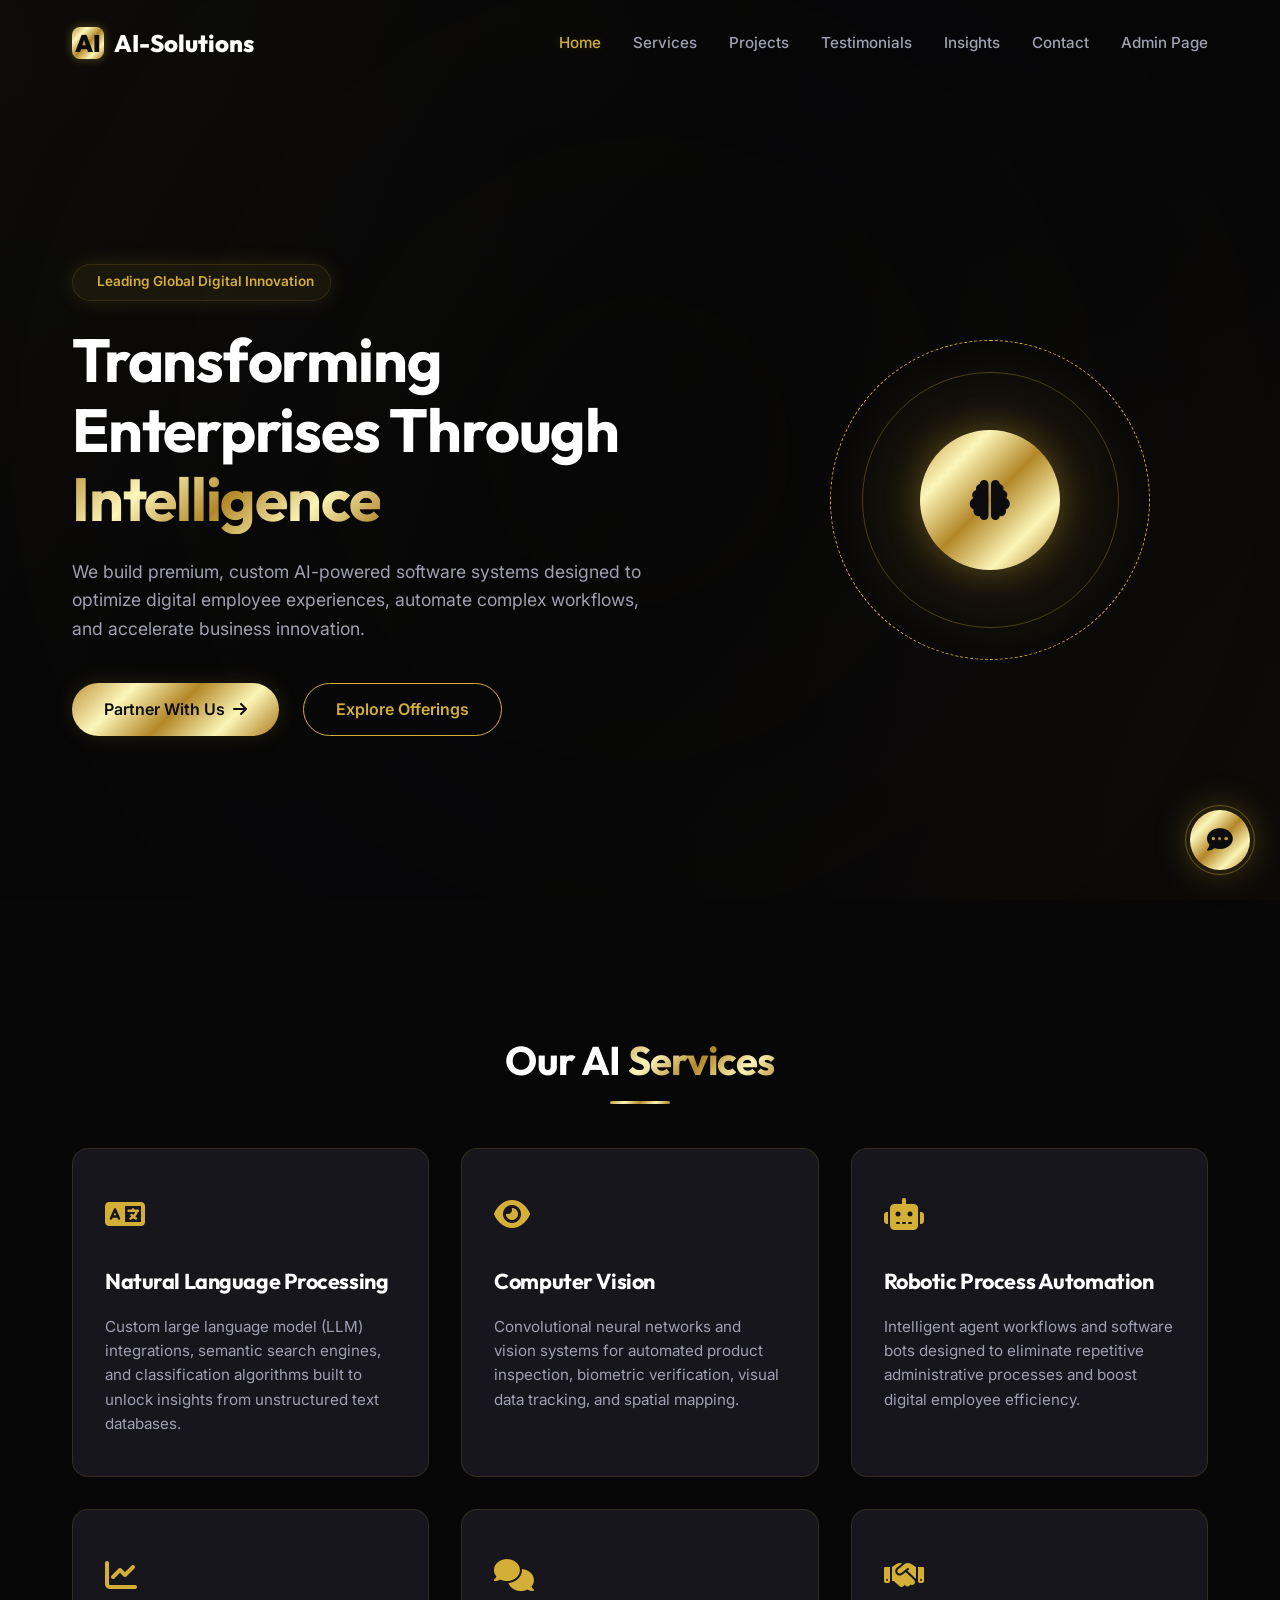
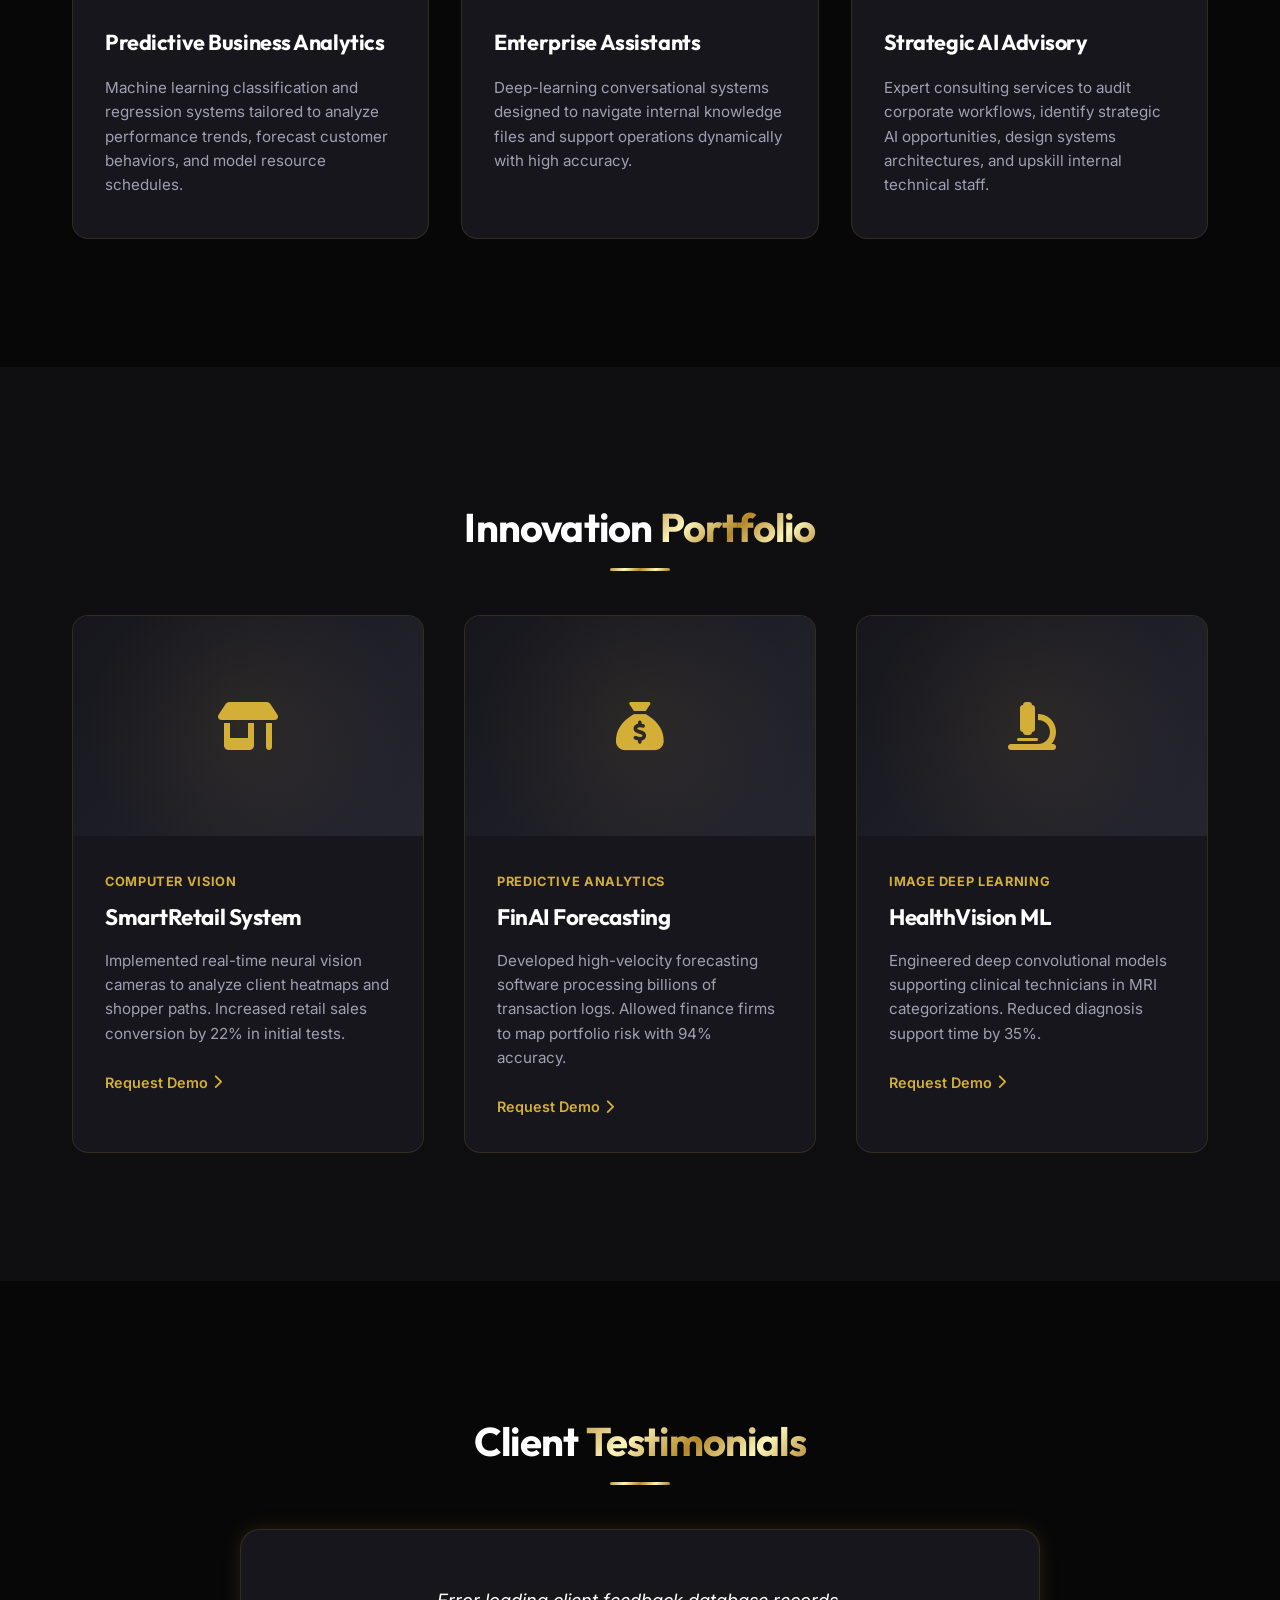
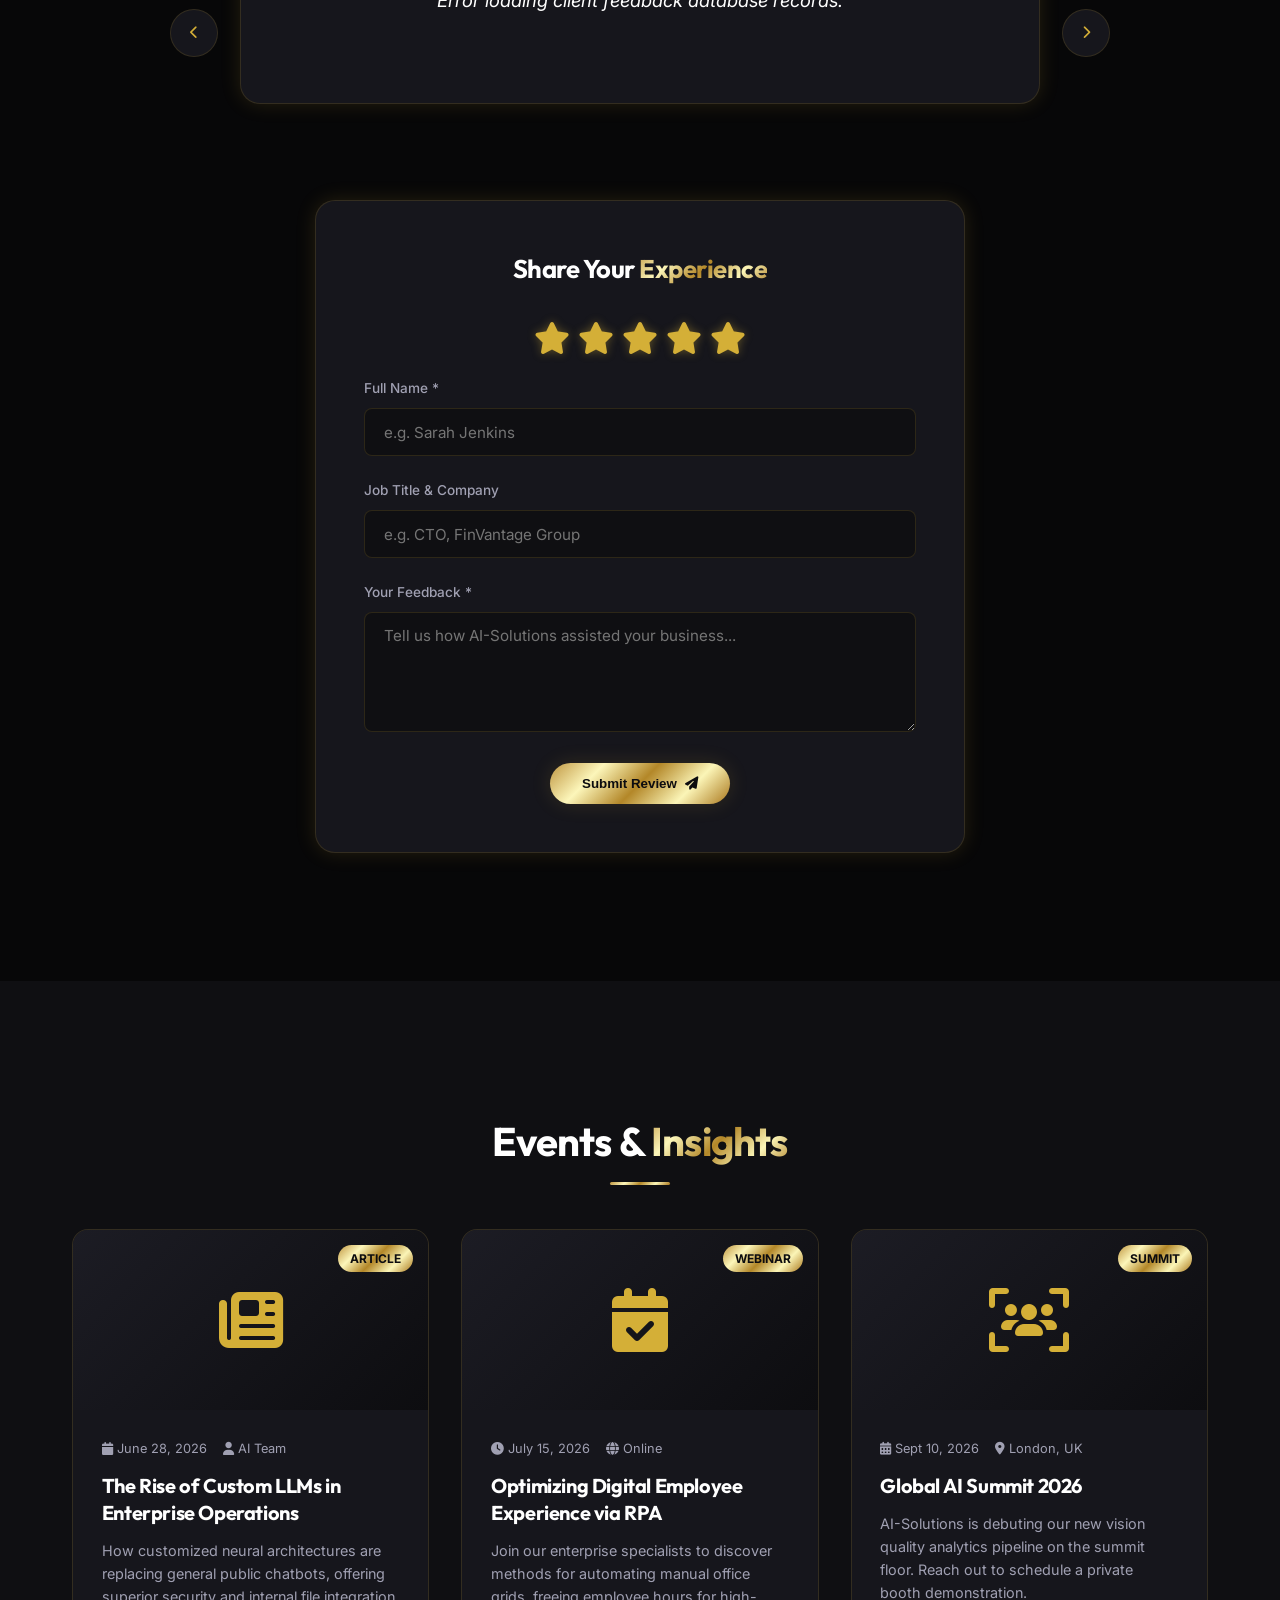
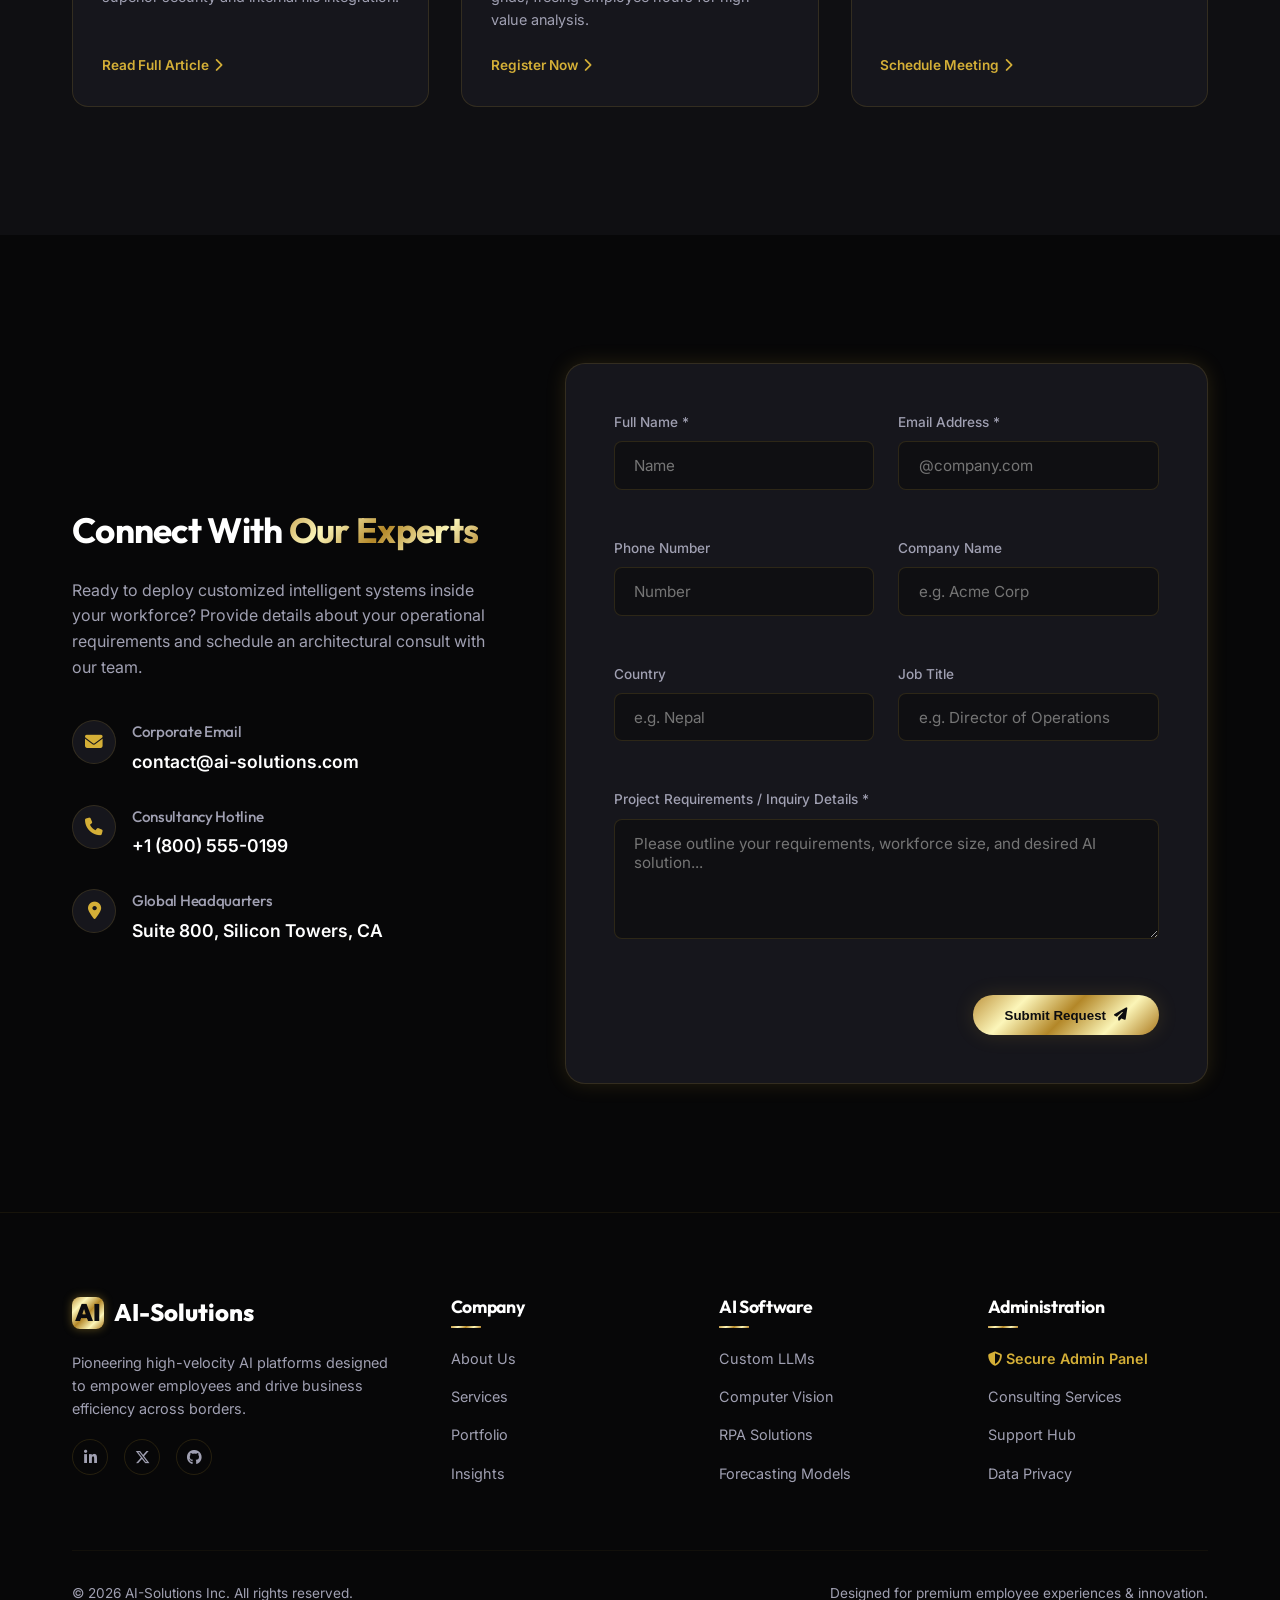
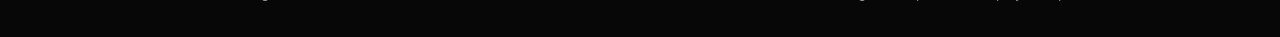
==== commit d0aca500: "updated some writings" ====
--- a/static/index.html
+++ b/static/index.html
@@ -1,15 +1,18 @@
 <!DOCTYPE html>
 <html lang="en">
+
 <head>
     <meta charset="UTF-8">
     <meta name="viewport" content="width=device-width, initial-scale=1.0">
     <title>AI-Solutions - Premium Enterprise Artificial Intelligence</title>
-    <meta name="description" content="AI-Solutions provides custom AI-powered software solutions to improve digital employee experience, automate enterprise operations, and support business innovation globally.">
+    <meta name="description"
+        content="AI-Solutions provides custom AI-powered software solutions to improve digital employee experience, automate enterprise operations, and support business innovation globally.">
     <!-- FontAwesome for icons -->
     <link rel="stylesheet" href="https://cdnjs.cloudflare.com/ajax/libs/font-awesome/6.4.0/css/all.min.css">
     <!-- Central Stylesheet -->
     <link rel="stylesheet" href="/static/css/style.css">
 </head>
+
 <body>
 
     <!-- Ambient Mesh Background -->
@@ -30,6 +33,7 @@
                     <li><a href="#testimonials">Testimonials</a></li>
                     <li><a href="#insights">Insights</a></li>
                     <li><a href="#contact">Contact</a></li>
+                    <li><a href="/admin">Admin Page</a></li>
                 </ul>
             </nav>
             <button class="hamburger">
@@ -47,7 +51,8 @@
                     <span>Leading Global Digital Innovation</span>
                 </div>
                 <h1 class="hero-title">Transforming Enterprises Through <span class="text-gold">Intelligence</span></h1>
-                <p class="hero-description">We build premium, custom AI-powered software systems designed to optimize digital employee experiences, automate complex workflows, and accelerate business innovation.</p>
+                <p class="hero-description">We build premium, custom AI-powered software systems designed to optimize
+                    digital employee experiences, automate complex workflows, and accelerate business innovation.</p>
                 <div class="hero-actions">
                     <a href="#contact" class="bg-gold-btn">Partner With Us <i class="fa-solid fa-arrow-right"></i></a>
                     <a href="#services" class="outline-gold-btn">Explore Offerings</a>
@@ -72,37 +77,43 @@
                 <div class="service-card reveal">
                     <div class="service-icon"><i class="fa-solid fa-language"></i></div>
                     <h3>Natural Language Processing</h3>
-                    <p>Custom large language model (LLM) integrations, semantic search engines, and classification algorithms built to unlock insights from unstructured text databases.</p>
+                    <p>Custom large language model (LLM) integrations, semantic search engines, and classification
+                        algorithms built to unlock insights from unstructured text databases.</p>
                 </div>
                 <!-- Service 2 -->
                 <div class="service-card reveal">
                     <div class="service-icon"><i class="fa-solid fa-eye"></i></div>
                     <h3>Computer Vision</h3>
-                    <p>Convolutional neural networks and vision systems for automated product inspection, biometric verification, visual data tracking, and spatial mapping.</p>
+                    <p>Convolutional neural networks and vision systems for automated product inspection, biometric
+                        verification, visual data tracking, and spatial mapping.</p>
                 </div>
                 <!-- Service 3 -->
                 <div class="service-card reveal">
                     <div class="service-icon"><i class="fa-solid fa-robot"></i></div>
                     <h3>Robotic Process Automation</h3>
-                    <p>Intelligent agent workflows and software bots designed to eliminate repetitive administrative processes and boost digital employee efficiency.</p>
+                    <p>Intelligent agent workflows and software bots designed to eliminate repetitive administrative
+                        processes and boost digital employee efficiency.</p>
                 </div>
                 <!-- Service 4 -->
                 <div class="service-card reveal">
                     <div class="service-icon"><i class="fa-solid fa-chart-line"></i></div>
                     <h3>Predictive Business Analytics</h3>
-                    <p>Machine learning classification and regression systems tailored to analyze performance trends, forecast customer behaviors, and model resource schedules.</p>
+                    <p>Machine learning classification and regression systems tailored to analyze performance trends,
+                        forecast customer behaviors, and model resource schedules.</p>
                 </div>
                 <!-- Service 5 -->
                 <div class="service-card reveal">
                     <div class="service-icon"><i class="fa-solid fa-comments"></i></div>
                     <h3>Enterprise Assistants</h3>
-                    <p>Deep-learning conversational systems designed to navigate internal knowledge files and support operations dynamically with high accuracy.</p>
+                    <p>Deep-learning conversational systems designed to navigate internal knowledge files and support
+                        operations dynamically with high accuracy.</p>
                 </div>
                 <!-- Service 6 -->
                 <div class="service-card reveal">
                     <div class="service-icon"><i class="fa-solid fa-handshake"></i></div>
                     <h3>Strategic AI Advisory</h3>
-                    <p>Expert consulting services to audit corporate workflows, identify strategic AI opportunities, design systems architectures, and upskill internal technical staff.</p>
+                    <p>Expert consulting services to audit corporate workflows, identify strategic AI opportunities,
+                        design systems architectures, and upskill internal technical staff.</p>
                 </div>
             </div>
         </div>
@@ -121,8 +132,10 @@
                     <div class="project-info">
                         <span class="project-tag">Computer Vision</span>
                         <h3>SmartRetail System</h3>
-                        <p>Implemented real-time neural vision cameras to analyze client heatmaps and shopper paths. Increased retail sales conversion by 22% in initial tests.</p>
-                        <a href="#contact" class="project-link">Request Demo <i class="fa-solid fa-chevron-right"></i></a>
+                        <p>Implemented real-time neural vision cameras to analyze client heatmaps and shopper paths.
+                            Increased retail sales conversion by 22% in initial tests.</p>
+                        <a href="#contact" class="project-link">Request Demo <i
+                                class="fa-solid fa-chevron-right"></i></a>
                     </div>
                 </div>
                 <!-- Project 2 -->
@@ -133,8 +146,10 @@
                     <div class="project-info">
                         <span class="project-tag">Predictive Analytics</span>
                         <h3>FinAI Forecasting</h3>
-                        <p>Developed high-velocity forecasting software processing billions of transaction logs. Allowed finance firms to map portfolio risk with 94% accuracy.</p>
-                        <a href="#contact" class="project-link">Request Demo <i class="fa-solid fa-chevron-right"></i></a>
+                        <p>Developed high-velocity forecasting software processing billions of transaction logs. Allowed
+                            finance firms to map portfolio risk with 94% accuracy.</p>
+                        <a href="#contact" class="project-link">Request Demo <i
+                                class="fa-solid fa-chevron-right"></i></a>
                     </div>
                 </div>
                 <!-- Project 3 -->
@@ -145,8 +160,10 @@
                     <div class="project-info">
                         <span class="project-tag">Image Deep Learning</span>
                         <h3>HealthVision ML</h3>
-                        <p>Engineered deep convolutional models supporting clinical technicians in MRI categorizations. Reduced diagnosis support time by 35%.</p>
-                        <a href="#contact" class="project-link">Request Demo <i class="fa-solid fa-chevron-right"></i></a>
+                        <p>Engineered deep convolutional models supporting clinical technicians in MRI categorizations.
+                            Reduced diagnosis support time by 35%.</p>
+                        <a href="#contact" class="project-link">Request Demo <i
+                                class="fa-solid fa-chevron-right"></i></a>
                     </div>
                 </div>
             </div>
@@ -157,7 +174,7 @@
     <section id="testimonials">
         <div class="container">
             <h2 class="section-title reveal">Client <span class="text-gold">Testimonials</span></h2>
-            
+
             <!-- Dynamic Testimonial Slider -->
             <div class="testimonials-wrapper reveal">
                 <button class="slider-control slider-prev" aria-label="Previous Testimonial">
@@ -180,7 +197,7 @@
             <!-- Submit Review Form -->
             <div class="write-review-container reveal">
                 <h3>Share Your <span class="text-gold">Experience</span></h3>
-                
+
                 <div id="review-alert" class="alert"></div>
 
                 <form id="write-review-form">
@@ -205,11 +222,13 @@
 
                     <div class="form-group">
                         <label for="rev-feedback">Your Feedback *</label>
-                        <textarea id="rev-feedback" class="form-control" placeholder="Tell us how AI-Solutions assisted your business..." required></textarea>
+                        <textarea id="rev-feedback" class="form-control"
+                            placeholder="Tell us how AI-Solutions assisted your business..." required></textarea>
                     </div>
 
                     <div style="text-align: center;">
-                        <button type="submit" class="bg-gold-btn">Submit Review <i class="fa-solid fa-paper-plane"></i></button>
+                        <button type="submit" class="bg-gold-btn">Submit Review <i
+                                class="fa-solid fa-paper-plane"></i></button>
                     </div>
                 </form>
             </div>
@@ -233,8 +252,10 @@
                             <span><i class="fa-solid fa-user"></i> AI Team</span>
                         </div>
                         <h3>The Rise of Custom LLMs in Enterprise Operations</h3>
-                        <p>How customized neural architectures are replacing general public chatbots, offering superior security and internal file integration.</p>
-                        <a href="#contact" class="insight-link">Read Full Article <i class="fa-solid fa-chevron-right"></i></a>
+                        <p>How customized neural architectures are replacing general public chatbots, offering superior
+                            security and internal file integration.</p>
+                        <a href="#contact" class="insight-link">Read Full Article <i
+                                class="fa-solid fa-chevron-right"></i></a>
                     </div>
                 </div>
                 <!-- Insight 2 -->
@@ -249,8 +270,10 @@
                             <span><i class="fa-solid fa-globe"></i> Online</span>
                         </div>
                         <h3>Optimizing Digital Employee Experience via RPA</h3>
-                        <p>Join our enterprise specialists to discover methods for automating manual office grids, freeing employee hours for high-value analysis.</p>
-                        <a href="#contact" class="insight-link">Register Now <i class="fa-solid fa-chevron-right"></i></a>
+                        <p>Join our enterprise specialists to discover methods for automating manual office grids,
+                            freeing employee hours for high-value analysis.</p>
+                        <a href="#contact" class="insight-link">Register Now <i
+                                class="fa-solid fa-chevron-right"></i></a>
                     </div>
                 </div>
                 <!-- Insight 3 -->
@@ -265,8 +288,10 @@
                             <span><i class="fa-solid fa-location-dot"></i> London, UK</span>
                         </div>
                         <h3>Global AI Summit 2026</h3>
-                        <p>AI-Solutions is debuting our new vision quality analytics pipeline on the summit floor. Reach out to schedule a private booth demonstration.</p>
-                        <a href="#contact" class="insight-link">Schedule Meeting <i class="fa-solid fa-chevron-right"></i></a>
+                        <p>AI-Solutions is debuting our new vision quality analytics pipeline on the summit floor. Reach
+                            out to schedule a private booth demonstration.</p>
+                        <a href="#contact" class="insight-link">Schedule Meeting <i
+                                class="fa-solid fa-chevron-right"></i></a>
                     </div>
                 </div>
             </div>
@@ -276,11 +301,13 @@
     <!-- Contact Us Section -->
     <section id="contact">
         <div class="container contact-grid">
-            
+
             <div class="contact-info-panel reveal">
                 <h2>Connect With <span class="text-gold">Our Experts</span></h2>
-                <p class="contact-description">Ready to deploy customized intelligent systems inside your workforce? Provide details about your operational requirements and schedule an architectural consult with our team.</p>
-                
+                <p class="contact-description">Ready to deploy customized intelligent systems inside your workforce?
+                    Provide details about your operational requirements and schedule an architectural consult with our
+                    team.</p>
+
                 <div class="info-items">
                     <!-- Item 1 -->
                     <div class="info-item">
@@ -311,22 +338,22 @@
 
             <!-- Contact Form -->
             <div class="form-card reveal">
-                
+
                 <div id="contact-alert" class="alert"></div>
 
                 <form id="contact-form">
                     <div class="form-grid">
                         <div class="form-group">
                             <label for="name">Full Name *</label>
-                            <input type="text" id="name" class="form-control" placeholder="e.g. John Doe" required>
+                            <input type="text" id="name" class="form-control" placeholder="Name" required>
                         </div>
                         <div class="form-group">
                             <label for="email">Email Address *</label>
-                            <input type="email" id="email" class="form-control" placeholder="e.g. john@company.com" required>
+                            <input type="email" id="email" class="form-control" placeholder="@company.com" required>
                         </div>
                         <div class="form-group">
                             <label for="phone">Phone Number</label>
-                            <input type="tel" id="phone" class="form-control" placeholder="e.g. +1 (555) 123-4567">
+                            <input type="tel" id="phone" class="form-control" placeholder="Number">
                         </div>
                         <div class="form-group">
                             <label for="company">Company Name</label>
@@ -334,19 +361,23 @@
                         </div>
                         <div class="form-group">
                             <label for="country">Country</label>
-                            <input type="text" id="country" class="form-control" placeholder="e.g. United States">
+                            <input type="text" id="country" class="form-control" placeholder="e.g. Nepal">
                         </div>
                         <div class="form-group">
                             <label for="job_title">Job Title</label>
-                            <input type="text" id="job_title" class="form-control" placeholder="e.g. Director of Operations">
+                            <input type="text" id="job_title" class="form-control"
+                                placeholder="e.g. Director of Operations">
                         </div>
                         <div class="form-group full-width">
                             <label for="message">Project Requirements / Inquiry Details *</label>
-                            <textarea id="message" class="form-control" placeholder="Please outline your requirements, workforce size, and desired AI solution..." required></textarea>
+                            <textarea id="message" class="form-control"
+                                placeholder="Please outline your requirements, workforce size, and desired AI solution..."
+                                required></textarea>
                         </div>
                     </div>
                     <div style="text-align: right;">
-                        <button type="submit" class="bg-gold-btn">Submit Request <i class="fa-solid fa-paper-plane"></i></button>
+                        <button type="submit" class="bg-gold-btn">Submit Request <i
+                                class="fa-solid fa-paper-plane"></i></button>
                     </div>
                 </form>
             </div>
@@ -362,10 +393,13 @@
                         <div class="logo-icon">AI</div>
                         <span>AI-Solutions</span>
                     </a>
-                    <p>Pioneering high-velocity AI platforms designed to empower employees and drive business efficiency across borders.</p>
+                    <p>Pioneering high-velocity AI platforms designed to empower employees and drive business efficiency
+                        across borders.</p>
                     <div class="footer-socials">
-                        <a href="#" class="social-link" aria-label="LinkedIn"><i class="fa-brands fa-linkedin-in"></i></a>
-                        <a href="#" class="social-link" aria-label="X / Twitter"><i class="fa-brands fa-x-twitter"></i></a>
+                        <a href="#" class="social-link" aria-label="LinkedIn"><i
+                                class="fa-brands fa-linkedin-in"></i></a>
+                        <a href="#" class="social-link" aria-label="X / Twitter"><i
+                                class="fa-brands fa-x-twitter"></i></a>
                         <a href="#" class="social-link" aria-label="Github"><i class="fa-brands fa-github"></i></a>
                     </div>
                 </div>
@@ -390,7 +424,8 @@
                 <div class="footer-col">
                     <h4>Administration</h4>
                     <ul>
-                        <li><a href="/admin" target="_blank" style="color: var(--gold-primary); font-weight: 600;"><i class="fa-solid fa-shield-halved"></i> Secure Admin Panel</a></li>
+                        <li><a href="/admin" target="_blank" style="color: var(--gold-primary); font-weight: 600;"><i
+                                    class="fa-solid fa-shield-halved"></i> Secure Admin Panel</a></li>
                         <li><a href="#contact">Consulting Services</a></li>
                         <li><a href="#">Support Hub</a></li>
                         <li><a href="#">Data Privacy</a></li>
@@ -457,4 +492,5 @@
     <script src="/static/js/app.js"></script>
     <script src="/static/js/chat.js"></script>
 </body>
-</html>
+
+</html>
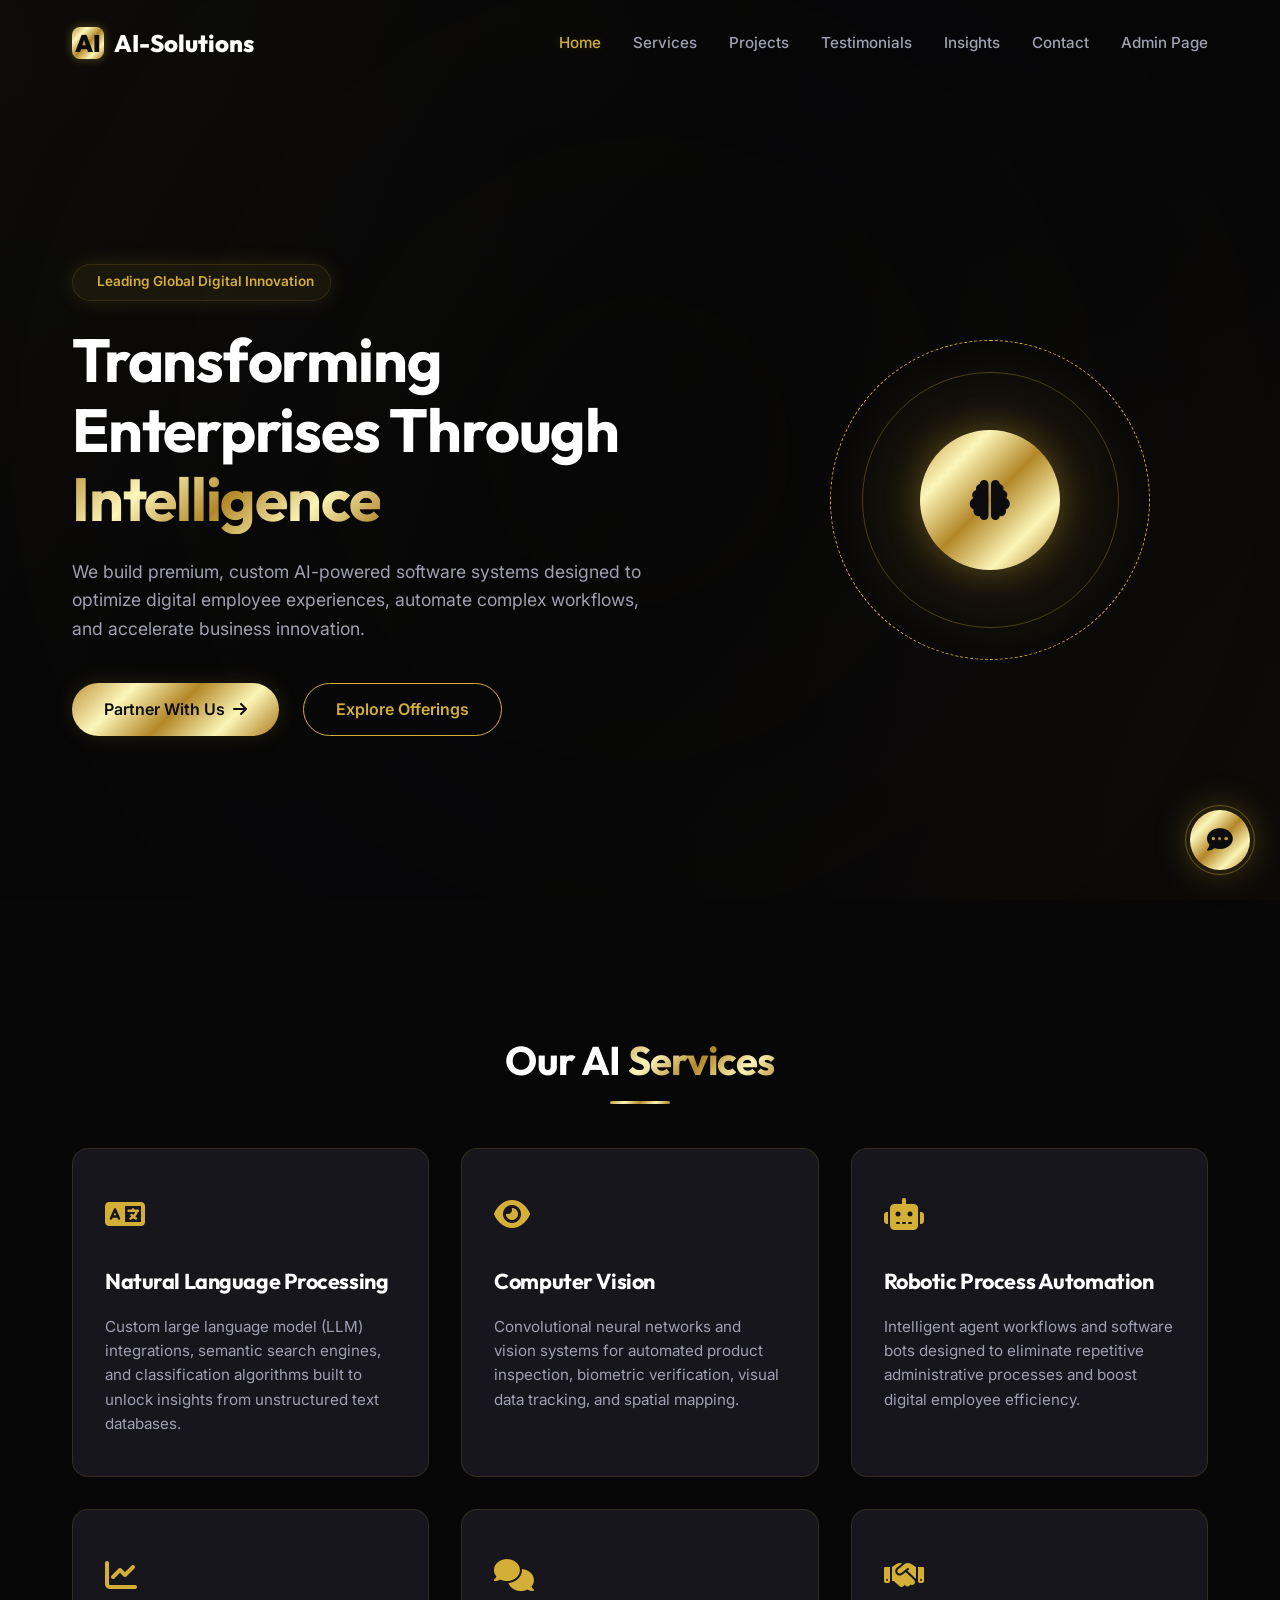
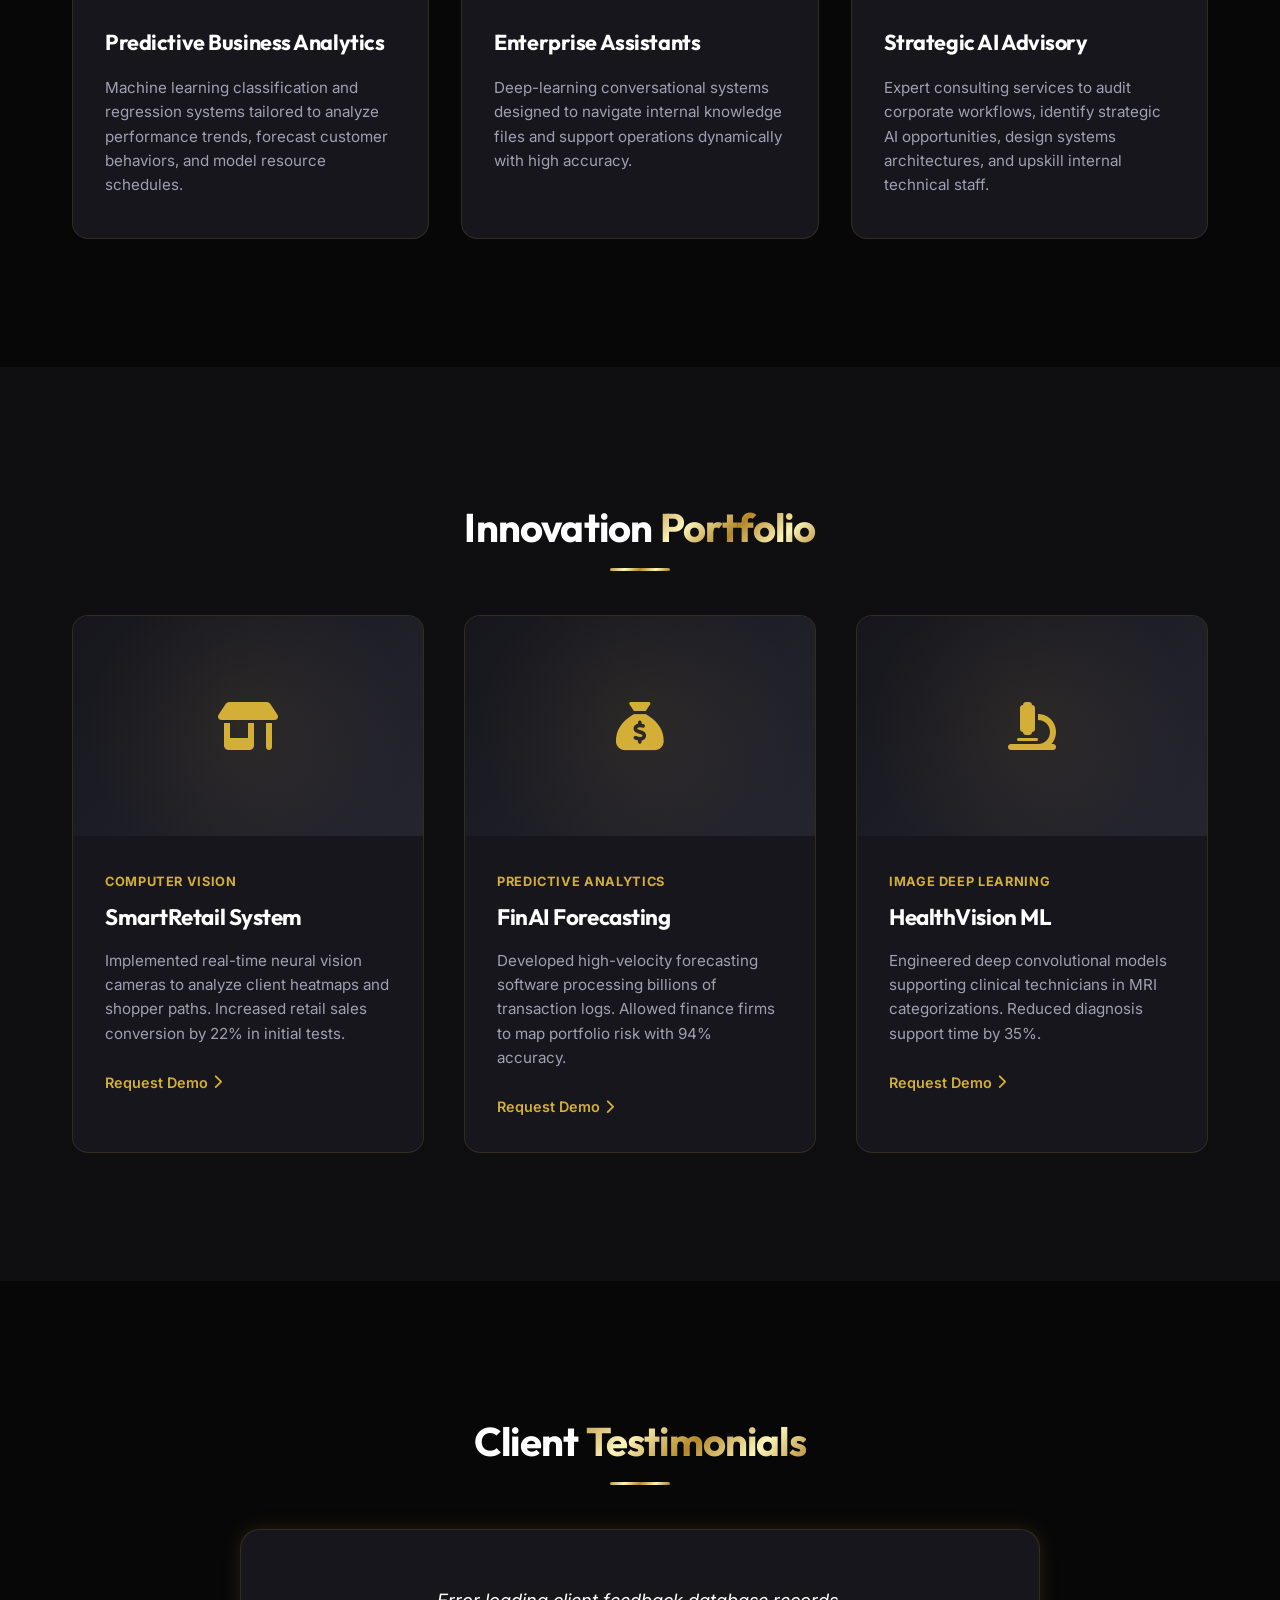
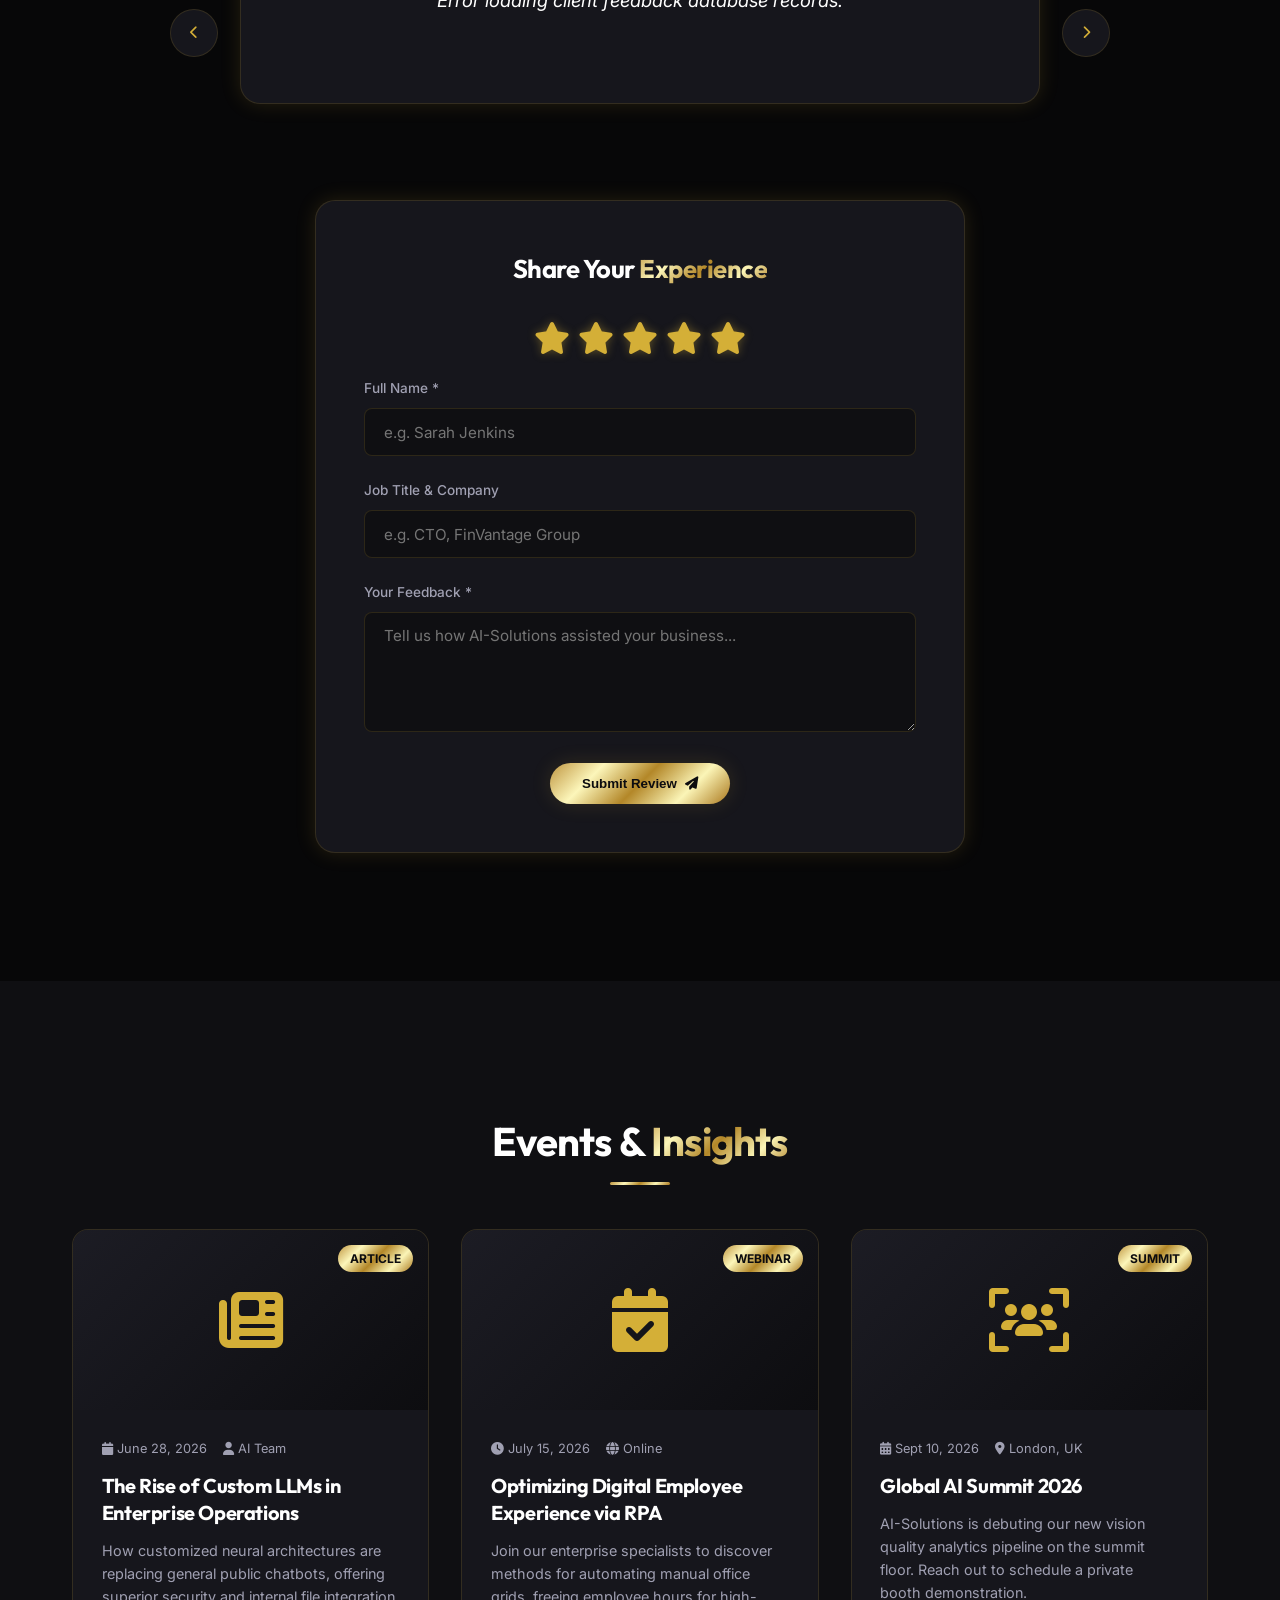
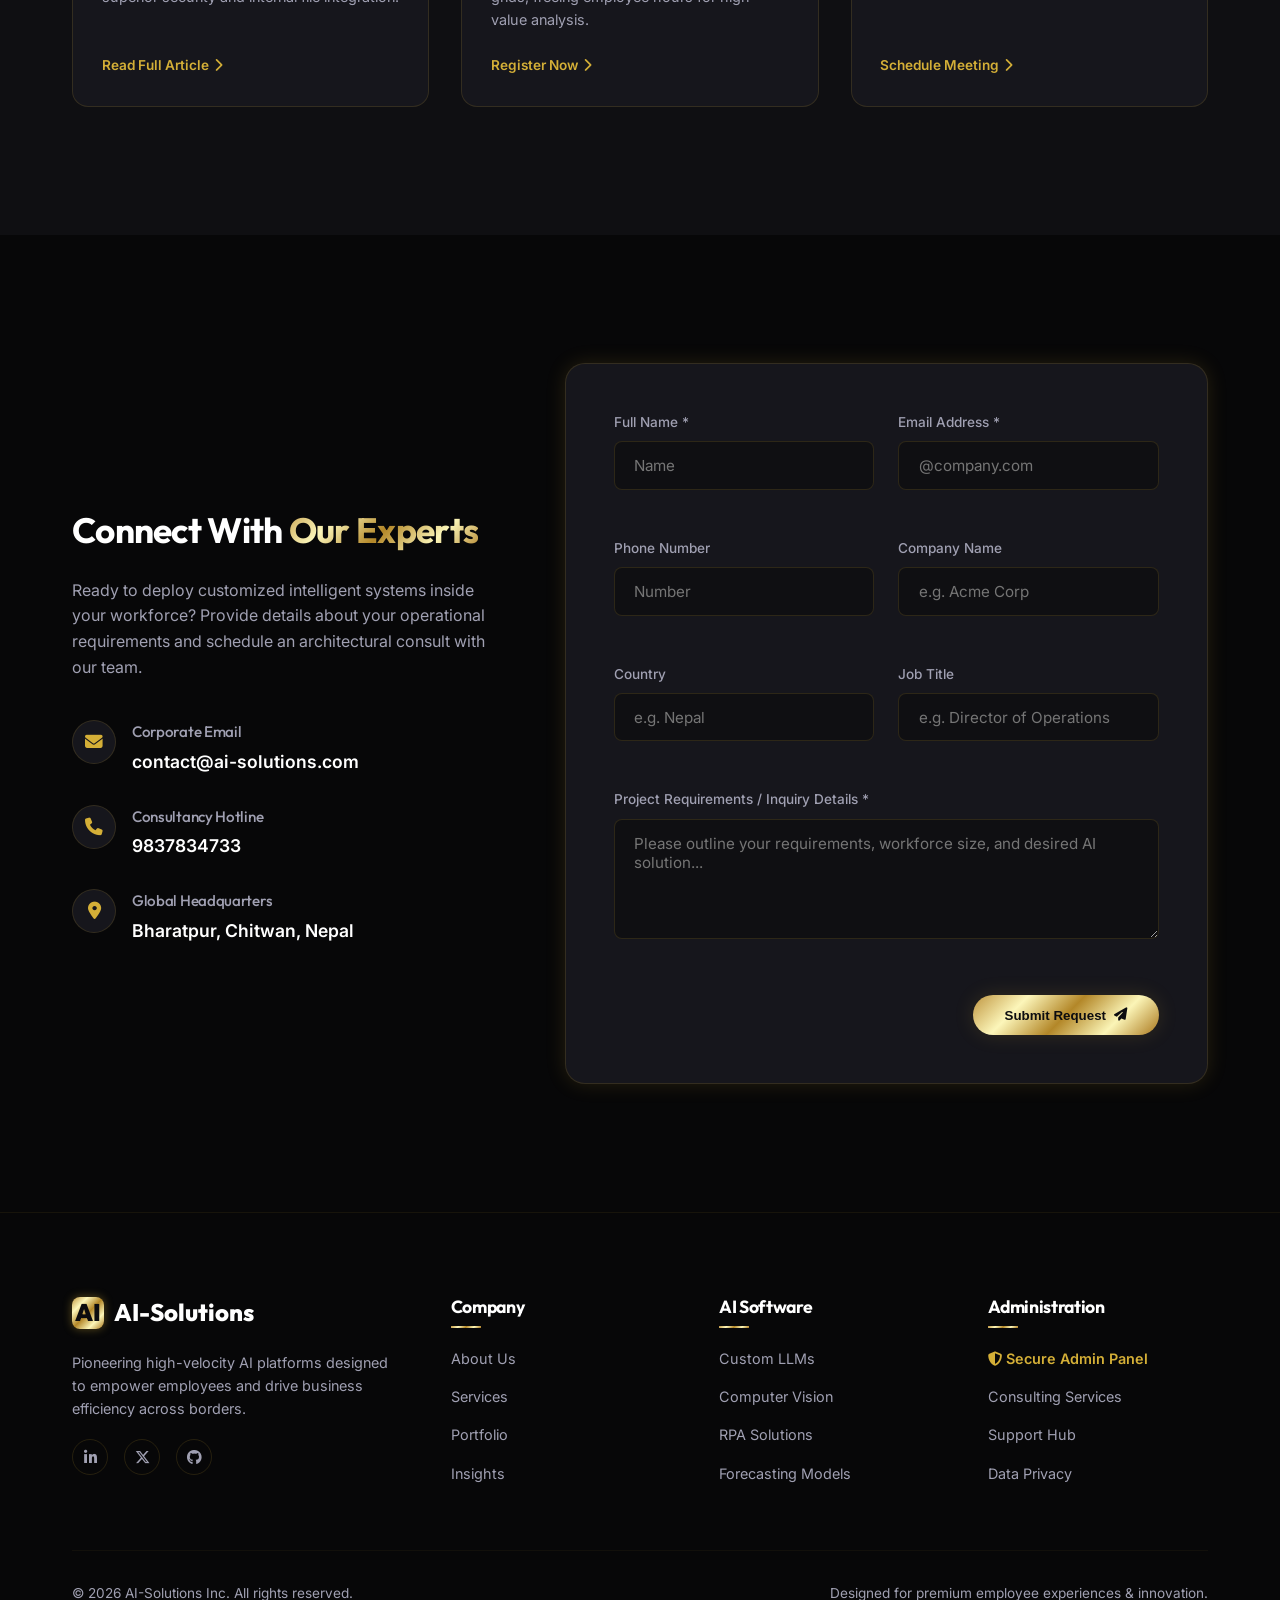
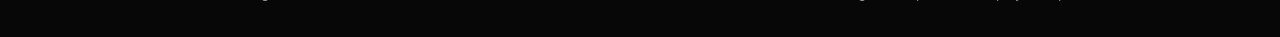
==== commit f3710dd1: "change names" ====
--- a/static/index.html
+++ b/static/index.html
@@ -322,7 +322,7 @@
                         <div class="info-icon"><i class="fa-solid fa-phone"></i></div>
                         <div class="info-details">
                             <h4>Consultancy Hotline</h4>
-                            <p>+1 (800) 555-0199</p>
+                            <p>9837834733</p>
                         </div>
                     </div>
                     <!-- Item 3 -->
@@ -330,7 +330,7 @@
                         <div class="info-icon"><i class="fa-solid fa-location-dot"></i></div>
                         <div class="info-details">
                             <h4>Global Headquarters</h4>
-                            <p>Suite 800, Silicon Towers, CA</p>
+                            <p>Bharatpur, Chitwan, Nepal</p>
                         </div>
                     </div>
                 </div>
